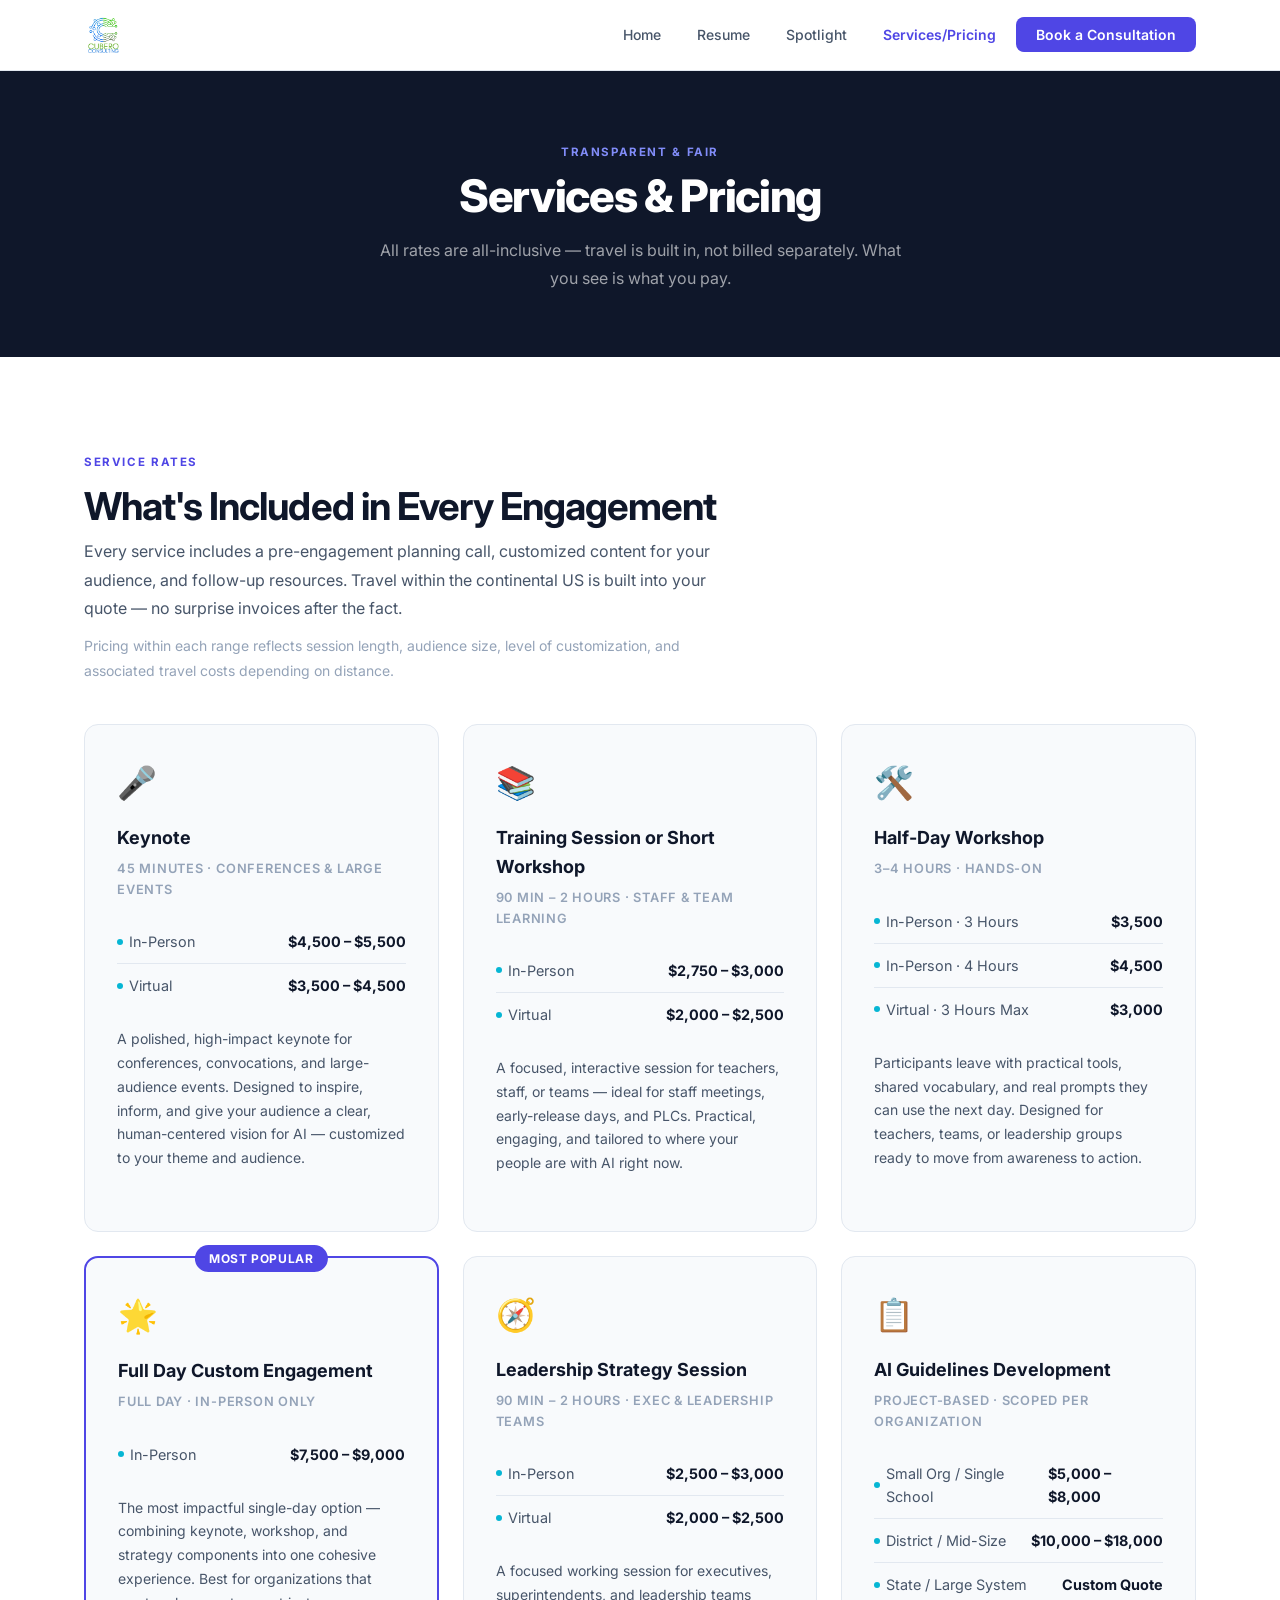
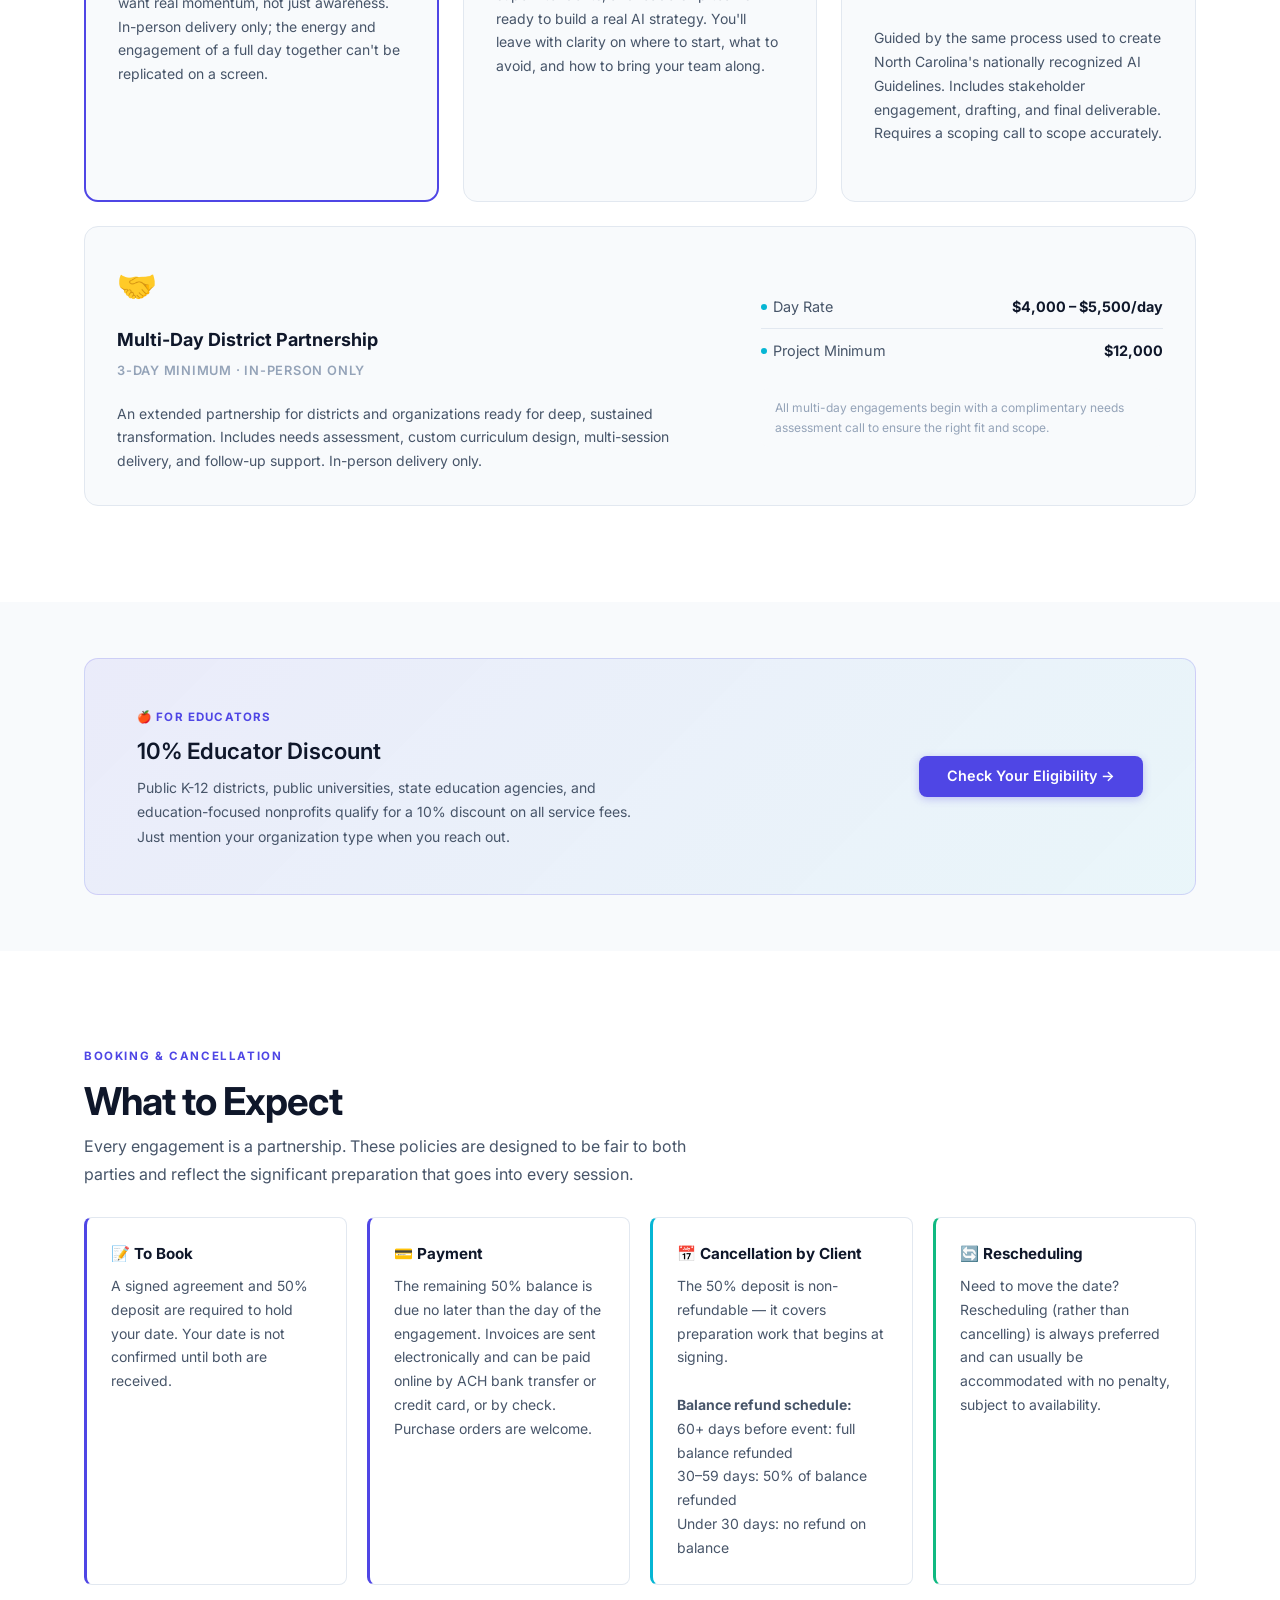
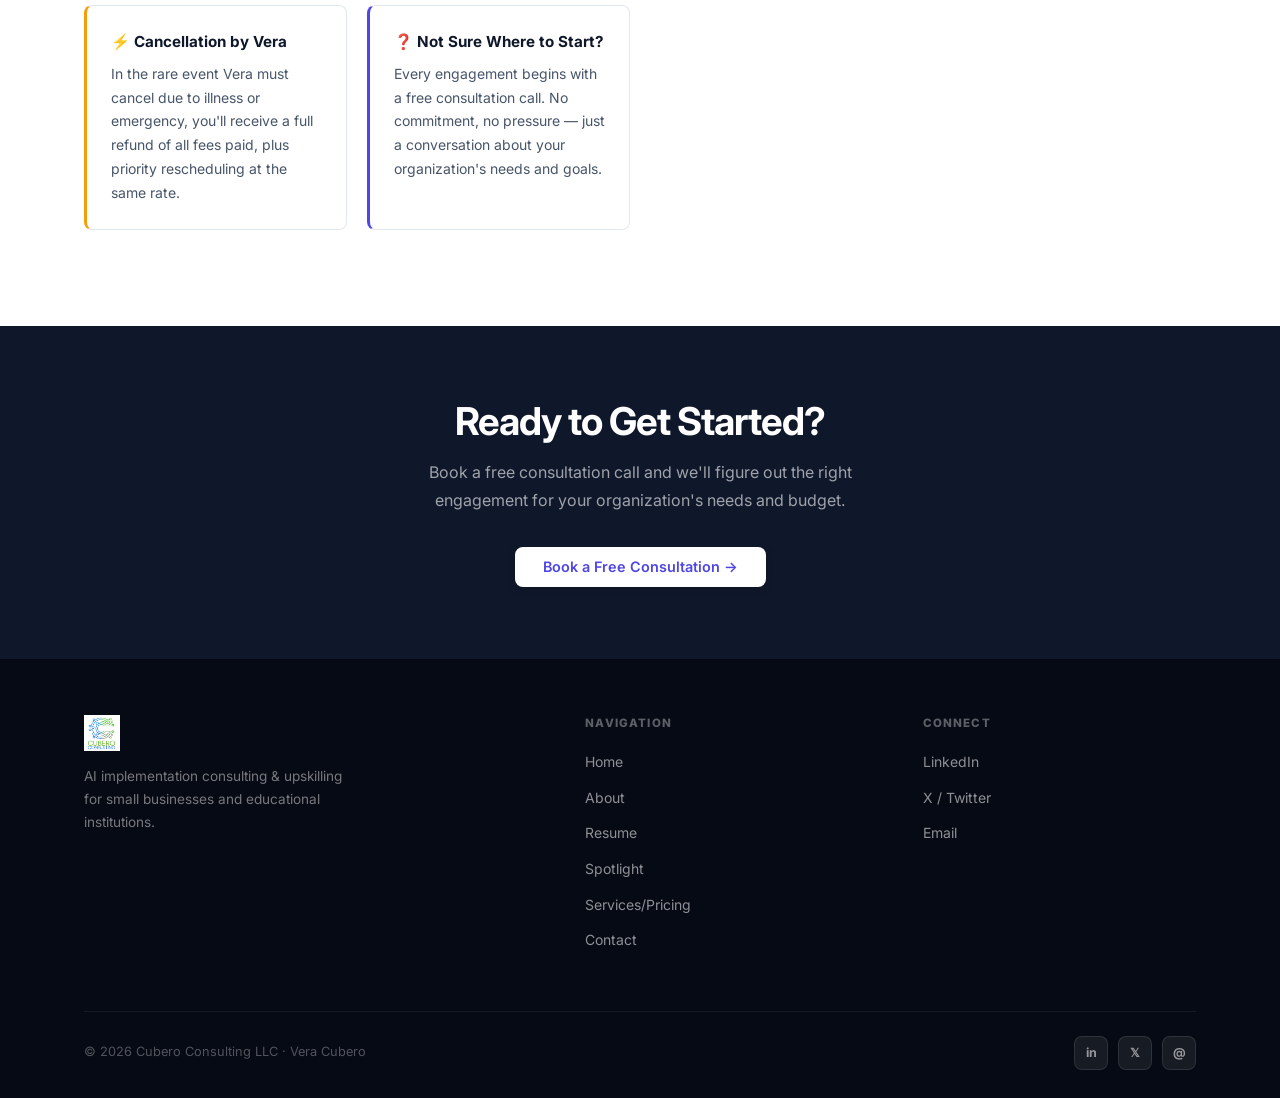
==== pricing.html @ 362ab93f "Clarify travel is built into quote" ====
<!DOCTYPE html>
<html lang="en">
<head>
  <meta charset="UTF-8" />
  <meta name="viewport" content="width=device-width, initial-scale=1.0" />
  <title>Services &amp; Pricing — Vera Cubero | Cubero Consulting</title>
  <meta name="description" content="Transparent pricing for AI implementation consulting, keynotes, workshops, and strategy sessions with Vera Cubero of Cubero Consulting." />
  <link rel="preconnect" href="https://fonts.googleapis.com" />
  <link rel="preconnect" href="https://fonts.gstatic.com" crossorigin />
  <link href="https://fonts.googleapis.com/css2?family=Inter:wght@400;500;600;700;800;900&display=swap" rel="stylesheet" />
  <link rel="stylesheet" href="css/styles.css?v=2" />
  <style>
    .pricing-grid {
      display: grid;
      grid-template-columns: repeat(auto-fit, minmax(min(300px, 100%), 1fr));
      gap: 24px;
      margin-top: 40px;
    }
    .pricing-card {
      background: var(--bg-surface);
      border: 1px solid var(--border);
      border-radius: var(--radius);
      padding: 32px;
      position: relative;
      transition: box-shadow 0.2s;
    }
    .pricing-card:hover {
      box-shadow: 0 8px 32px rgba(0,0,0,0.12);
    }
    .pricing-card.featured {
      border-color: var(--accent);
      border-width: 2px;
    }
    .pricing-card.featured::before {
      content: "Most Popular";
      position: absolute;
      top: -13px;
      left: 50%;
      transform: translateX(-50%);
      background: var(--accent);
      color: white;
      font-size: 0.75rem;
      font-weight: 700;
      padding: 4px 14px;
      border-radius: 20px;
      letter-spacing: 0.05em;
      text-transform: uppercase;
      white-space: nowrap;
    }
    .pricing-card-wide {
      grid-column: 1 / -1;
      display: grid;
      grid-template-columns: 3fr 2fr;
      gap: 40px;
      align-items: center;
    }
    .pricing-card-wide .pricing-desc { margin-bottom: 0; }
    .pricing-card-wide .pricing-rate { margin-bottom: 0; }
    @media (max-width: 760px) {
      .pricing-card-wide { grid-template-columns: 1fr; gap: 8px; }
      .pricing-card-wide .pricing-desc { margin-bottom: 8px; }
    }
    .pricing-icon {
      font-size: 2rem;
      margin-bottom: 16px;
      display: block;
    }
    .pricing-title {
      font-size: 1.125rem;
      font-weight: 700;
      color: var(--text-primary);
      margin-bottom: 6px;
    }
    .pricing-subtitle {
      font-size: 0.8rem;
      color: var(--text-muted);
      text-transform: uppercase;
      letter-spacing: 0.06em;
      font-weight: 600;
      margin-bottom: 20px;
    }
    .pricing-rate {
      margin-bottom: 20px;
    }
    .pricing-rate-row {
      display: flex;
      justify-content: space-between;
      align-items: center;
      padding: 10px 0;
      border-bottom: 1px solid var(--border);
      font-size: 0.9rem;
    }
    .pricing-rate-row:last-child {
      border-bottom: none;
    }
    .pricing-rate-label {
      color: var(--text-secondary);
      display: flex;
      align-items: center;
      gap: 6px;
    }
    .pricing-rate-label::before {
      content: '';
      width: 6px;
      height: 6px;
      border-radius: 50%;
      background: var(--accent-cyan);
      flex-shrink: 0;
    }
    .pricing-rate-value {
      font-weight: 700;
      color: var(--text-primary);
    }
    .pricing-desc {
      font-size: 0.875rem;
      color: var(--text-secondary);
      line-height: 1.7;
      margin-bottom: 24px;
    }
    .pricing-note {
      font-size: 0.75rem;
      color: var(--text-muted);
      background: var(--bg-alt, #F8FAFC);
      border-radius: var(--radius-sm);
      padding: 10px 14px;
      margin-top: 16px;
    }

    /* Policy section */
    .policy-grid {
      display: grid;
      grid-template-columns: repeat(auto-fit, minmax(min(260px, 100%), 1fr));
      gap: 20px;
      margin-top: 28px;
    }
    .policy-card {
      padding: 24px;
      border: 1px solid var(--border);
      border-radius: var(--radius-sm);
      border-left: 3px solid var(--accent);
    }
    .policy-card-title {
      font-weight: 700;
      color: var(--text-primary);
      margin-bottom: 8px;
      font-size: 0.95rem;
    }
    .policy-card-body {
      font-size: 0.875rem;
      color: var(--text-secondary);
      line-height: 1.7;
    }
  </style>
</head>
<body>

  <!-- ===== NAVIGATION ===== -->
  <nav class="nav">
    <div class="container">
      <div class="nav-inner">
        <a href="index.html" class="nav-logo">
          <img src="Cubero%20Consulting.png" alt="Cubero Consulting" style="height:40px; width:auto;" />
        </a>
        <ul class="nav-links" id="navLinks">
          <li><a href="index.html">Home</a></li>
          <li><a href="resume.html">Resume</a></li>
          <li><a href="spotlight.html">Spotlight</a></li>
          <li><a href="pricing.html" class="active">Services/Pricing</a></li>
          <li><a href="index.html#contact" class="nav-cta">Book a Consultation</a></li>
        </ul>
        <button class="nav-toggle" id="navToggle" aria-label="Toggle menu">☰</button>
      </div>
    </div>
  </nav>

  <!-- ===== PAGE HERO ===== -->
  <section class="page-hero">
    <div class="container">
      <span class="section-label" style="color: var(--accent-light); display:block; margin-bottom:10px;">Transparent &amp; Fair</span>
      <h1>Services &amp; Pricing</h1>
      <p>All rates are all-inclusive — travel is built in, not billed separately. What you see is what you pay.</p>
    </div>
  </section>

  <!-- ===== PRICING CARDS ===== -->
  <section class="section">
    <div class="container">

      <span class="section-label">Service Rates</span>
      <h2 style="margin-bottom: 8px;">What's Included in Every Engagement</h2>
      <p style="color: var(--text-secondary); max-width: 640px; margin-bottom: 0;">Every service includes a pre-engagement planning call, customized content for your audience, and follow-up resources. Travel within the continental US is built into your quote — no surprise invoices after the fact.</p>
      <p style="color: var(--text-muted); font-size: 0.875rem; max-width: 640px; margin-top: 12px; margin-bottom: 0;">Pricing within each range reflects session length, audience size, level of customization, and associated travel costs depending on distance.</p>

      <div class="pricing-grid">

        <div class="pricing-card">
          <span class="pricing-icon">🎤</span>
          <div class="pricing-title">Keynote</div>
          <div class="pricing-subtitle">45 Minutes · Conferences &amp; Large Events</div>
          <div class="pricing-rate">
            <div class="pricing-rate-row">
              <span class="pricing-rate-label">In-Person</span>
              <span class="pricing-rate-value">$4,500 – $5,500</span>
            </div>
            <div class="pricing-rate-row">
              <span class="pricing-rate-label">Virtual</span>
              <span class="pricing-rate-value">$3,500 – $4,500</span>
            </div>
          </div>
          <p class="pricing-desc">A polished, high-impact keynote for conferences, convocations, and large-audience events. Designed to inspire, inform, and give your audience a clear, human-centered vision for AI — customized to your theme and audience.</p>
        </div>

        <div class="pricing-card">
          <span class="pricing-icon">📚</span>
          <div class="pricing-title">Training Session or Short Workshop</div>
          <div class="pricing-subtitle">90 Min – 2 Hours · Staff &amp; Team Learning</div>
          <div class="pricing-rate">
            <div class="pricing-rate-row">
              <span class="pricing-rate-label">In-Person</span>
              <span class="pricing-rate-value">$2,750 – $3,000</span>
            </div>
            <div class="pricing-rate-row">
              <span class="pricing-rate-label">Virtual</span>
              <span class="pricing-rate-value">$2,000 – $2,500</span>
            </div>
          </div>
          <p class="pricing-desc">A focused, interactive session for teachers, staff, or teams — ideal for staff meetings, early-release days, and PLCs. Practical, engaging, and tailored to where your people are with AI right now.</p>
        </div>

        <div class="pricing-card">
          <span class="pricing-icon">🛠️</span>
          <div class="pricing-title">Half-Day Workshop</div>
          <div class="pricing-subtitle">3–4 Hours · Hands-On</div>
          <div class="pricing-rate">
            <div class="pricing-rate-row">
              <span class="pricing-rate-label">In-Person · 3 Hours</span>
              <span class="pricing-rate-value">$3,500</span>
            </div>
            <div class="pricing-rate-row">
              <span class="pricing-rate-label">In-Person · 4 Hours</span>
              <span class="pricing-rate-value">$4,500</span>
            </div>
            <div class="pricing-rate-row">
              <span class="pricing-rate-label">Virtual · 3 Hours Max</span>
              <span class="pricing-rate-value">$3,000</span>
            </div>
          </div>
          <p class="pricing-desc">Participants leave with practical tools, shared vocabulary, and real prompts they can use the next day. Designed for teachers, teams, or leadership groups ready to move from awareness to action.</p>
        </div>

        <div class="pricing-card featured">
          <span class="pricing-icon">🌟</span>
          <div class="pricing-title">Full Day Custom Engagement</div>
          <div class="pricing-subtitle">Full Day · In-Person Only</div>
          <div class="pricing-rate">
            <div class="pricing-rate-row">
              <span class="pricing-rate-label">In-Person</span>
              <span class="pricing-rate-value">$7,500 – $9,000</span>
            </div>
          </div>
          <p class="pricing-desc">The most impactful single-day option — combining keynote, workshop, and strategy components into one cohesive experience. Best for organizations that want real momentum, not just awareness. In-person delivery only; the energy and engagement of a full day together can't be replicated on a screen.</p>
        </div>

        <div class="pricing-card">
          <span class="pricing-icon">🧭</span>
          <div class="pricing-title">Leadership Strategy Session</div>
          <div class="pricing-subtitle">90 Min – 2 Hours · Exec &amp; Leadership Teams</div>
          <div class="pricing-rate">
            <div class="pricing-rate-row">
              <span class="pricing-rate-label">In-Person</span>
              <span class="pricing-rate-value">$2,500 – $3,000</span>
            </div>
            <div class="pricing-rate-row">
              <span class="pricing-rate-label">Virtual</span>
              <span class="pricing-rate-value">$2,000 – $2,500</span>
            </div>
          </div>
          <p class="pricing-desc">A focused working session for executives, superintendents, and leadership teams ready to build a real AI strategy. You'll leave with clarity on where to start, what to avoid, and how to bring your team along.</p>
        </div>

        <div class="pricing-card">
          <span class="pricing-icon">📋</span>
          <div class="pricing-title">AI Guidelines Development</div>
          <div class="pricing-subtitle">Project-Based · Scoped Per Organization</div>
          <div class="pricing-rate">
            <div class="pricing-rate-row">
              <span class="pricing-rate-label">Small Org / Single School</span>
              <span class="pricing-rate-value">$5,000 – $8,000</span>
            </div>
            <div class="pricing-rate-row">
              <span class="pricing-rate-label">District / Mid-Size</span>
              <span class="pricing-rate-value">$10,000 – $18,000</span>
            </div>
            <div class="pricing-rate-row">
              <span class="pricing-rate-label">State / Large System</span>
              <span class="pricing-rate-value">Custom Quote</span>
            </div>
          </div>
          <p class="pricing-desc">Guided by the same process used to create North Carolina's nationally recognized AI Guidelines. Includes stakeholder engagement, drafting, and final deliverable. Requires a scoping call to scope accurately.</p>
        </div>

        <div class="pricing-card pricing-card-wide">
          <div class="wide-info">
            <span class="pricing-icon">🤝</span>
            <div class="pricing-title">Multi-Day District Partnership</div>
            <div class="pricing-subtitle">3-Day Minimum · In-Person Only</div>
            <p class="pricing-desc">An extended partnership for districts and organizations ready for deep, sustained transformation. Includes needs assessment, custom curriculum design, multi-session delivery, and follow-up support. In-person delivery only.</p>
          </div>
          <div class="wide-rates">
            <div class="pricing-rate">
              <div class="pricing-rate-row">
                <span class="pricing-rate-label">Day Rate</span>
                <span class="pricing-rate-value">$4,000 – $5,500/day</span>
              </div>
              <div class="pricing-rate-row">
                <span class="pricing-rate-label">Project Minimum</span>
                <span class="pricing-rate-value">$12,000</span>
              </div>
            </div>
            <div class="pricing-note">All multi-day engagements begin with a complimentary needs assessment call to ensure the right fit and scope.</div>
          </div>
        </div>

      </div>
    </div>
  </section>

  <!-- ===== EDUCATOR DISCOUNT ===== -->
  <section class="section-sm discount-section">
    <div class="container">
      <div class="discount-banner">
        <div>
          <div class="discount-label">🍎 For Educators</div>
          <h3>10% Educator Discount</h3>
          <p>Public K-12 districts, public universities, state education agencies, and education-focused nonprofits qualify for a 10% discount on all service fees. Just mention your organization type when you reach out.</p>
        </div>
        <a href="index.html#contact" class="btn btn-primary" style="flex-shrink:0;">Check Your Eligibility →</a>
      </div>
    </div>
  </section>

  <!-- ===== BOOKING POLICY ===== -->
  <section class="section">
    <div class="container">
      <span class="section-label">Booking &amp; Cancellation</span>
      <h2 style="margin-bottom: 8px;">What to Expect</h2>
      <p style="color: var(--text-secondary); max-width: 640px;">Every engagement is a partnership. These policies are designed to be fair to both parties and reflect the significant preparation that goes into every session.</p>

      <div class="policy-grid">

        <div class="policy-card">
          <div class="policy-card-title">📝 To Book</div>
          <div class="policy-card-body">A signed agreement and 50% deposit are required to hold your date. Your date is not confirmed until both are received.</div>
        </div>

        <div class="policy-card">
          <div class="policy-card-title">💳 Payment</div>
          <div class="policy-card-body">The remaining 50% balance is due no later than the day of the engagement. Invoices are sent electronically and can be paid online by ACH bank transfer or credit card, or by check. Purchase orders are welcome.</div>
        </div>

        <div class="policy-card" style="border-left-color: var(--accent-cyan);">
          <div class="policy-card-title">📅 Cancellation by Client</div>
          <div class="policy-card-body">
            The 50% deposit is non-refundable — it covers preparation work that begins at signing.<br /><br />
            <strong>Balance refund schedule:</strong><br />
            60+ days before event: full balance refunded<br />
            30–59 days: 50% of balance refunded<br />
            Under 30 days: no refund on balance
          </div>
        </div>

        <div class="policy-card" style="border-left-color: #10B981;">
          <div class="policy-card-title">🔄 Rescheduling</div>
          <div class="policy-card-body">Need to move the date? Rescheduling (rather than cancelling) is always preferred and can usually be accommodated with no penalty, subject to availability.</div>
        </div>

        <div class="policy-card" style="border-left-color: #F59E0B;">
          <div class="policy-card-title">⚡ Cancellation by Vera</div>
          <div class="policy-card-body">In the rare event Vera must cancel due to illness or emergency, you'll receive a full refund of all fees paid, plus priority rescheduling at the same rate.</div>
        </div>

        <div class="policy-card">
          <div class="policy-card-title">❓ Not Sure Where to Start?</div>
          <div class="policy-card-body">Every engagement begins with a free consultation call. No commitment, no pressure — just a conversation about your organization's needs and goals.</div>
        </div>

      </div>
    </div>
  </section>

  <!-- ===== CTA ===== -->
  <section style="background: var(--bg-dark); padding: 72px 0; text-align:center;">
    <div class="container">
      <h2 style="color:white; margin-bottom:14px;">Ready to Get Started?</h2>
      <p style="color:rgba(255,255,255,0.6); max-width:500px; margin:0 auto 32px;">Book a free consultation call and we'll figure out the right engagement for your organization's needs and budget.</p>
      <a href="index.html#contact" class="btn btn-white">Book a Free Consultation →</a>
    </div>
  </section>

  <!-- ===== FOOTER ===== -->
  <footer class="footer">
    <div class="container">
      <div class="footer-inner">
        <div class="footer-brand">
          <a href="index.html" class="nav-logo">
            <img src="Cubero%20Consulting.png" alt="Cubero Consulting" style="height:36px; width:auto;" />
          </a>
          <p class="footer-brand-desc">AI implementation consulting &amp; upskilling for small businesses and educational institutions.</p>
        </div>
        <div class="footer-col">
          <h4>Navigation</h4>
          <ul>
            <li><a href="index.html">Home</a></li>
            <li><a href="index.html#about">About</a></li>
            <li><a href="resume.html">Resume</a></li>
            <li><a href="spotlight.html">Spotlight</a></li>
            <li><a href="pricing.html">Services/Pricing</a></li>
            <li><a href="index.html#contact">Contact</a></li>
          </ul>
        </div>
        <div class="footer-col">
          <h4>Connect</h4>
          <ul>
            <li><a href="https://www.linkedin.com/in/veracubero/" target="_blank" rel="noopener">LinkedIn</a></li>
            <li><a href="https://x.com/cuberovera" target="_blank" rel="noopener">X / Twitter</a></li>
            <li><a href="mailto:info@cuberoconsulting.com">Email</a></li>
          </ul>
        </div>
      </div>
      <div class="footer-bottom">
        <p class="footer-copy">© 2026 Cubero Consulting LLC · Vera Cubero</p>
        <div class="social-links">
          <a href="https://www.linkedin.com/in/veracubero/" class="social-link" target="_blank" rel="noopener" aria-label="LinkedIn">in</a>
          <a href="https://x.com/cuberovera" class="social-link" target="_blank" rel="noopener" aria-label="X">𝕏</a>
          <a href="mailto:info@cuberoconsulting.com" class="social-link" aria-label="Email">@</a>
        </div>
      </div>
    </div>
  </footer>

  <script>
    const toggle = document.getElementById('navToggle');
    const links  = document.getElementById('navLinks');
    toggle.addEventListener('click', () => {
      links.classList.toggle('open');
      toggle.textContent = links.classList.contains('open') ? '✕' : '☰';
    });
  </script>

</body>
</html>
---- css/styles.css ----
/* ============================================================
   CUBERO CONSULTING — Shared Stylesheet
   Modern Minimalist Design System
   ============================================================ */

/* --- Reset & Base --- */
*, *::before, *::after { box-sizing: border-box; margin: 0; padding: 0; }

:root {
  --bg: #FFFFFF;
  --bg-surface: #F8FAFC;
  --bg-dark: #0F172A;
  --bg-dark-2: #1E293B;
  --accent: #4F46E5;
  --accent-light: #818CF8;
  --accent-cyan: #06B6D4;
  --text-primary: #0F172A;
  --text-secondary: #475569;
  --text-muted: #94A3B8;
  --border: #E2E8F0;
  --border-dark: #334155;
  --shadow: 0 1px 3px rgba(0,0,0,0.08), 0 4px 6px rgba(0,0,0,0.04);
  --shadow-md: 0 4px 6px rgba(0,0,0,0.07), 0 10px 15px rgba(0,0,0,0.05);
  --shadow-lg: 0 10px 25px rgba(0,0,0,0.10), 0 20px 40px rgba(0,0,0,0.06);
  --radius: 14px;
  --radius-sm: 8px;
  --t: 0.2s ease;
  --max: 1160px;
}

html { scroll-behavior: smooth; }

body {
  font-family: 'Inter', -apple-system, BlinkMacSystemFont, 'Segoe UI', sans-serif;
  font-size: 16px;
  line-height: 1.6;
  color: var(--text-primary);
  background: var(--bg);
  -webkit-font-smoothing: antialiased;
}

/* --- Typography --- */
h1 { font-size: clamp(2rem, 5vw, 3.4rem); font-weight: 800; line-height: 1.12; letter-spacing: -0.03em; }
h2 { font-size: clamp(1.7rem, 3.5vw, 2.4rem); font-weight: 700; line-height: 1.2; letter-spacing: -0.025em; }
h3 { font-size: clamp(1.1rem, 2vw, 1.35rem); font-weight: 600; line-height: 1.3; }
h4 { font-size: 1rem; font-weight: 600; line-height: 1.4; }
p  { line-height: 1.78; color: var(--text-secondary); }
a  { color: var(--accent); }

img { display: block; max-width: 100%; height: auto; }

/* --- Layout Helpers --- */
.container { max-width: var(--max); margin: 0 auto; padding: 0 24px; }
.section    { padding: 96px 0; }
.section-sm { padding: 56px 0; }

.section-label {
  font-size: 0.72rem;
  font-weight: 700;
  letter-spacing: 0.14em;
  text-transform: uppercase;
  color: var(--accent);
  margin-bottom: 12px;
  display: block;
}

/* ============================================================
   NAVIGATION
   ============================================================ */
.nav {
  position: sticky;
  top: 0;
  z-index: 200;
  background: rgba(255,255,255,0.94);
  backdrop-filter: blur(14px);
  -webkit-backdrop-filter: blur(14px);
  border-bottom: 1px solid var(--border);
}

.nav-inner {
  display: flex;
  align-items: center;
  justify-content: space-between;
  height: 70px;
}

.nav-logo {
  font-size: 1rem;
  font-weight: 800;
  color: var(--text-primary);
  text-decoration: none;
  letter-spacing: -0.03em;
  display: flex;
  align-items: center;
  gap: 10px;
}

.nav-logo-mark {
  width: 32px;
  height: 32px;
  background: var(--accent);
  border-radius: 8px;
  display: flex;
  align-items: center;
  justify-content: center;
  color: white;
  font-size: 0.8rem;
  font-weight: 800;
  flex-shrink: 0;
}

.nav-links {
  display: flex;
  align-items: center;
  gap: 4px;
  list-style: none;
}

.nav-links a {
  font-size: 0.875rem;
  font-weight: 500;
  color: var(--text-secondary);
  text-decoration: none;
  padding: 8px 16px;
  border-radius: var(--radius-sm);
  transition: var(--t);
}

.nav-links a:hover { color: var(--text-primary); background: var(--bg-surface); }
.nav-links a.active { color: var(--accent); font-weight: 600; }

.nav-cta {
  background: var(--accent) !important;
  color: white !important;
  border-radius: var(--radius-sm) !important;
  padding: 9px 20px !important;
  font-weight: 600 !important;
}

.nav-cta:hover { opacity: 0.88; background: var(--accent) !important; transform: none; }

.nav-toggle {
  display: none;
  background: none;
  border: 1.5px solid var(--border);
  border-radius: var(--radius-sm);
  cursor: pointer;
  padding: 7px 10px;
  color: var(--text-primary);
  font-size: 1.1rem;
  line-height: 1;
}

/* ============================================================
   BUTTONS
   ============================================================ */
.btn {
  display: inline-flex;
  align-items: center;
  gap: 8px;
  font-family: inherit;
  font-size: 0.9rem;
  font-weight: 600;
  padding: 13px 28px;
  border-radius: var(--radius-sm);
  border: none;
  cursor: pointer;
  text-decoration: none;
  transition: var(--t);
  white-space: nowrap;
  line-height: 1;
}

.btn-primary {
  background: var(--accent);
  color: white;
  box-shadow: 0 2px 8px rgba(79,70,229,0.3);
}

.btn-primary:hover {
  background: #4338CA;
  transform: translateY(-2px);
  box-shadow: 0 8px 24px rgba(79,70,229,0.38);
  color: white;
}

.btn-outline {
  background: transparent;
  color: var(--text-primary);
  border: 1.5px solid var(--border);
}

.btn-outline:hover {
  border-color: var(--accent);
  color: var(--accent);
  background: rgba(79,70,229,0.04);
}

.btn-white {
  background: white;
  color: var(--accent);
  box-shadow: 0 2px 8px rgba(0,0,0,0.12);
}

.btn-white:hover {
  background: #EEF2FF;
  color: var(--accent);
  transform: translateY(-2px);
}

/* ============================================================
   HERO
   ============================================================ */
.hero {
  padding: 110px 0 88px;
}

.hero-inner {
  display: grid;
  grid-template-columns: 1.1fr 0.9fr;
  gap: 72px;
  align-items: center;
}

.hero-eyebrow {
  display: inline-flex;
  align-items: center;
  gap: 8px;
  font-size: 0.76rem;
  font-weight: 700;
  color: var(--accent);
  background: rgba(79,70,229,0.08);
  border: 1px solid rgba(79,70,229,0.15);
  padding: 6px 14px;
  border-radius: 100px;
  margin-bottom: 24px;
  letter-spacing: 0.06em;
  text-transform: uppercase;
}

.hero-eyebrow-dot {
  width: 6px;
  height: 6px;
  border-radius: 50%;
  background: var(--accent);
  animation: pulse 2s infinite;
}

@keyframes pulse {
  0%, 100% { opacity: 1; transform: scale(1); }
  50% { opacity: 0.5; transform: scale(0.8); }
}

.hero h1 { margin-bottom: 24px; }

.hero h1 em {
  font-style: normal;
  color: var(--accent);
}

.hero-sub {
  font-size: 1.1rem;
  color: var(--text-secondary);
  margin-bottom: 40px;
  max-width: 500px;
  line-height: 1.8;
}

.hero-actions {
  display: flex;
  gap: 14px;
  flex-wrap: wrap;
  margin-bottom: 48px;
}

.hero-trust {
  display: flex;
  align-items: center;
  gap: 12px;
  font-size: 0.8rem;
  color: var(--text-muted);
  font-weight: 500;
}

.hero-trust-divider {
  width: 1px;
  height: 16px;
  background: var(--border);
}

.hero-image-wrap {
  position: relative;
}

.hero-photo {
  width: 100%;
  max-width: 420px;
  aspect-ratio: 4/5;
  object-fit: cover;
  border-radius: 24px;
  box-shadow: var(--shadow-lg);
  margin: 0 auto;
}

.hero-photo-placeholder {
  width: 100%;
  max-width: 420px;
  aspect-ratio: 4/5;
  border-radius: 24px;
  box-shadow: var(--shadow-lg);
  margin: 0 auto;
  background: linear-gradient(135deg, #EEF2FF 0%, #E0E7FF 100%);
  display: flex;
  align-items: center;
  justify-content: center;
  font-size: 5rem;
  font-weight: 900;
  color: var(--accent);
  letter-spacing: -0.04em;
}

.hero-badge {
  position: absolute;
  bottom: 24px;
  right: -16px;
  background: white;
  border: 1px solid var(--border);
  border-radius: var(--radius);
  padding: 16px 20px;
  box-shadow: var(--shadow-md);
  min-width: 180px;
}

.hero-badge-num {
  font-size: 2rem;
  font-weight: 900;
  color: var(--accent);
  line-height: 1;
  letter-spacing: -0.04em;
}

.hero-badge-label {
  font-size: 0.78rem;
  color: var(--text-muted);
  font-weight: 500;
  margin-top: 4px;
}

/* ============================================================
   STATS BAR
   ============================================================ */
.stats {
  background: var(--bg-dark);
  padding: 52px 0;
}

.stats-grid {
  display: grid;
  grid-template-columns: repeat(4, 1fr);
  gap: 40px;
  text-align: center;
}

.stat-num {
  font-size: 2.4rem;
  font-weight: 900;
  color: var(--accent-cyan);
  line-height: 1;
  letter-spacing: -0.04em;
  margin-bottom: 8px;
}

.stat-label {
  font-size: 0.82rem;
  color: rgba(255,255,255,0.6);
  font-weight: 500;
  line-height: 1.4;
}

/* ============================================================
   ABOUT
   ============================================================ */
.about-inner {
  display: grid;
  grid-template-columns: 0.9fr 1.5fr;
  gap: 80px;
  align-items: start;
}

.about-photo-wrap {
  position: sticky;
  top: 88px;
}

.about-photo {
  width: 100%;
  border-radius: 20px;
  box-shadow: var(--shadow-lg);
  aspect-ratio: 3/4;
  object-fit: cover;
}

.about-photo-placeholder {
  width: 100%;
  aspect-ratio: 3/4;
  border-radius: 20px;
  background: linear-gradient(135deg, #EEF2FF, #E0E7FF);
  display: flex;
  align-items: center;
  justify-content: center;
  font-size: 4rem;
  font-weight: 900;
  color: var(--accent);
}

.about-content h2 { margin-bottom: 24px; }
.about-content p   { margin-bottom: 18px; }

.about-highlights {
  display: flex;
  flex-direction: column;
  gap: 12px;
  margin-top: 36px;
}

.highlight {
  display: flex;
  align-items: flex-start;
  gap: 14px;
  padding: 16px 20px;
  background: var(--bg-surface);
  border-radius: var(--radius-sm);
  border-left: 3px solid var(--accent);
  transition: var(--t);
}

.highlight:hover { background: rgba(79,70,229,0.05); }

.highlight-icon { font-size: 1.2rem; flex-shrink: 0; margin-top: 1px; }

.highlight-body { font-size: 0.875rem; color: var(--text-secondary); line-height: 1.6; }

.highlight-body strong { color: var(--text-primary); display: block; margin-bottom: 2px; font-size: 0.9rem; }

/* ============================================================
   SERVICES
   ============================================================ */
.services { background: var(--bg-surface); }

.services-header {
  text-align: center;
  max-width: 600px;
  margin: 0 auto 56px;
}

.services-header h2 { margin-bottom: 14px; }

.services-grid {
  display: grid;
  grid-template-columns: repeat(3, 1fr);
  gap: 22px;
}

.service-card {
  background: white;
  border-radius: var(--radius);
  padding: 36px 30px;
  border: 1px solid var(--border);
  transition: var(--t);
  position: relative;
  overflow: hidden;
}

.service-card::after {
  content: '';
  position: absolute;
  top: 0; left: 0; right: 0;
  height: 3px;
  background: linear-gradient(90deg, var(--accent), var(--accent-cyan));
  opacity: 0;
  transition: var(--t);
}

.service-card:hover {
  transform: translateY(-5px);
  box-shadow: var(--shadow-lg);
  border-color: transparent;
}

.service-card:hover::after { opacity: 1; }

.service-icon { font-size: 2.2rem; margin-bottom: 20px; display: block; }

.service-card h3 { margin-bottom: 10px; }
.service-card p  { font-size: 0.875rem; margin-bottom: 24px; }

.service-badge {
  display: inline-flex;
  align-items: center;
  gap: 6px;
  font-size: 0.72rem;
  font-weight: 700;
  color: var(--accent);
  background: rgba(79,70,229,0.08);
  padding: 5px 12px;
  border-radius: 100px;
  letter-spacing: 0.04em;
}

.service-card.featured-service {
  background: linear-gradient(135deg, rgba(79,70,229,0.05), rgba(6,182,212,0.04));
  border-color: rgba(79,70,229,0.18);
}

/* ============================================================
   SOCIAL PROOF / RECOGNITION
   ============================================================ */
.recognition {
  background: var(--bg-dark);
  padding: 80px 0;
}

.recognition-header {
  text-align: center;
  margin-bottom: 56px;
}

.recognition-header h2 { color: white; margin-bottom: 14px; }
.recognition-header p  { color: rgba(255,255,255,0.55); max-width: 480px; margin: 0 auto; }

.recognition-logos {
  display: flex;
  flex-wrap: wrap;
  justify-content: center;
  gap: 12px;
  margin-bottom: 56px;
}

.recognition-logo-item {
  background: rgba(255,255,255,0.06);
  border: 1px solid rgba(255,255,255,0.1);
  border-radius: var(--radius-sm);
  padding: 10px 20px;
  font-size: 0.82rem;
  font-weight: 600;
  color: rgba(255,255,255,0.65);
  white-space: nowrap;
  transition: var(--t);
}

.recognition-logo-item:hover {
  background: rgba(79,70,229,0.2);
  border-color: rgba(79,70,229,0.4);
  color: white;
}

.quote-grid {
  display: grid;
  grid-template-columns: repeat(3, 1fr);
  gap: 22px;
}

.quote-card {
  background: var(--bg-dark-2);
  border: 1px solid var(--border-dark);
  border-radius: var(--radius);
  padding: 32px;
  transition: var(--t);
}

.quote-card:hover { border-color: rgba(79,70,229,0.4); }

.quote-mark {
  font-size: 3rem;
  line-height: 0.6;
  color: var(--accent);
  opacity: 0.4;
  margin-bottom: 16px;
  font-family: Georgia, serif;
}

.quote-text {
  font-size: 0.9rem;
  color: rgba(255,255,255,0.75);
  line-height: 1.75;
  margin-bottom: 24px;
  font-style: italic;
}

.quote-author-name {
  font-size: 0.875rem;
  font-weight: 700;
  color: white;
  margin-bottom: 2px;
}

.quote-author-title {
  font-size: 0.78rem;
  color: rgba(255,255,255,0.45);
}

/* ============================================================
   EDUCATOR DISCOUNT
   ============================================================ */
.discount-section { background: var(--bg-surface); }

.discount-banner {
  background: linear-gradient(135deg, rgba(79,70,229,0.08), rgba(6,182,212,0.06));
  border: 1.5px solid rgba(79,70,229,0.18);
  border-radius: var(--radius);
  padding: 44px 52px;
  display: flex;
  align-items: center;
  justify-content: space-between;
  gap: 40px;
  flex-wrap: wrap;
}

.discount-label {
  display: inline-flex;
  align-items: center;
  gap: 8px;
  font-size: 0.72rem;
  font-weight: 700;
  letter-spacing: 0.1em;
  text-transform: uppercase;
  color: var(--accent);
  margin-bottom: 10px;
}

.discount-banner h3 { margin-bottom: 10px; font-size: 1.4rem; }
.discount-banner p  { font-size: 0.875rem; max-width: 500px; }

/* ============================================================
   CONTACT
   ============================================================ */
.contact { background: var(--bg-dark); }

.contact-inner {
  display: grid;
  grid-template-columns: 1fr 1.6fr;
  gap: 80px;
  align-items: start;
}

.contact-info { padding-top: 8px; }
.contact-info h2 { color: white; margin-bottom: 16px; }
.contact-info > p { color: rgba(255,255,255,0.6); margin-bottom: 36px; font-size: 0.95rem; }

.contact-detail {
  display: flex;
  align-items: center;
  gap: 14px;
  margin-bottom: 20px;
  font-size: 0.875rem;
  color: rgba(255,255,255,0.7);
}

.contact-detail-icon {
  width: 38px;
  height: 38px;
  background: rgba(255,255,255,0.07);
  border-radius: var(--radius-sm);
  display: flex;
  align-items: center;
  justify-content: center;
  font-size: 1rem;
  flex-shrink: 0;
}

.contact-detail a {
  color: var(--accent-light);
  text-decoration: none;
}

.contact-detail a:hover { color: white; }

.contact-availability {
  margin-top: 40px;
  padding: 20px;
  background: rgba(79,70,229,0.15);
  border: 1px solid rgba(79,70,229,0.3);
  border-radius: var(--radius-sm);
}

.contact-availability p {
  font-size: 0.82rem;
  color: rgba(255,255,255,0.7);
  line-height: 1.6;
}

.contact-availability strong { color: var(--accent-light); }

.contact-form-wrap {
  background: white;
  border-radius: var(--radius);
  padding: 44px 40px;
  box-shadow: var(--shadow-lg);
}

.contact-form-wrap h3 { margin-bottom: 8px; }
.contact-form-wrap > p { font-size: 0.875rem; margin-bottom: 32px; }

.form-row { display: grid; grid-template-columns: 1fr 1fr; gap: 16px; }
.form-group { margin-bottom: 18px; }

.form-label {
  display: block;
  font-size: 0.8rem;
  font-weight: 700;
  color: var(--text-primary);
  margin-bottom: 7px;
  letter-spacing: 0.01em;
}

.form-input,
.form-select,
.form-textarea {
  width: 100%;
  font-family: inherit;
  font-size: 0.875rem;
  color: var(--text-primary);
  background: var(--bg-surface);
  border: 1.5px solid var(--border);
  border-radius: var(--radius-sm);
  padding: 11px 14px;
  transition: var(--t);
  outline: none;
  -webkit-appearance: none;
  appearance: none;
}

.form-input:focus,
.form-select:focus,
.form-textarea:focus {
  border-color: var(--accent);
  background: white;
  box-shadow: 0 0 0 3px rgba(79,70,229,0.1);
}

.form-textarea { resize: vertical; min-height: 110px; }

.form-hint {
  font-size: 0.75rem;
  color: var(--text-muted);
  margin-top: 5px;
}

/* ============================================================
   FOOTER
   ============================================================ */
.footer {
  background: #060A14;
  padding: 56px 0 28px;
}

.footer-inner {
  display: grid;
  grid-template-columns: 1.6fr 1fr 1fr;
  gap: 64px;
  margin-bottom: 48px;
}

.footer-brand-desc {
  font-size: 0.85rem;
  color: rgba(255,255,255,0.45);
  margin-top: 14px;
  max-width: 260px;
  line-height: 1.7;
}

.footer-col h4 {
  font-size: 0.72rem;
  font-weight: 800;
  letter-spacing: 0.1em;
  text-transform: uppercase;
  color: rgba(255,255,255,0.35);
  margin-bottom: 18px;
}

.footer-col ul { list-style: none; }

.footer-col li { margin-bottom: 10px; }

.footer-col a {
  font-size: 0.875rem;
  color: rgba(255,255,255,0.55);
  text-decoration: none;
  transition: var(--t);
}

.footer-col a:hover { color: white; }

.footer-bottom {
  border-top: 1px solid rgba(255,255,255,0.07);
  padding-top: 24px;
  display: flex;
  align-items: center;
  justify-content: space-between;
}

.footer-copy {
  font-size: 0.8rem;
  color: rgba(255,255,255,0.3);
}

.social-links {
  display: flex;
  gap: 10px;
}

.social-link {
  width: 34px;
  height: 34px;
  border-radius: var(--radius-sm);
  background: rgba(255,255,255,0.07);
  border: 1px solid rgba(255,255,255,0.1);
  display: flex;
  align-items: center;
  justify-content: center;
  color: rgba(255,255,255,0.55);
  text-decoration: none;
  font-size: 0.78rem;
  font-weight: 700;
  transition: var(--t);
}

.social-link:hover {
  background: var(--accent);
  border-color: var(--accent);
  color: white;
}

/* ============================================================
   PAGE HERO (inner pages)
   ============================================================ */
.page-hero {
  background: var(--bg-dark);
  padding: 72px 0 64px;
  text-align: center;
}

.page-hero h1 { color: white; margin-bottom: 14px; font-size: clamp(1.8rem, 4vw, 2.8rem); }

.page-hero p {
  color: rgba(255,255,255,0.6);
  max-width: 540px;
  margin: 0 auto;
  font-size: 1rem;
}

/* ============================================================
   RESUME PAGE — TIMELINE
   ============================================================ */
.resume-grid {
  display: grid;
  grid-template-columns: 1fr 1fr;
  gap: 80px;
  align-items: start;
}

.resume-sidebar {
  position: sticky;
  top: 88px;
}

.resume-photo {
  width: 100%;
  border-radius: 20px;
  aspect-ratio: 3/4;
  object-fit: cover;
  box-shadow: var(--shadow-lg);
  margin-bottom: 28px;
}

.resume-photo-placeholder {
  width: 100%;
  aspect-ratio: 3/4;
  border-radius: 20px;
  background: linear-gradient(135deg, #EEF2FF, #E0E7FF);
  display: flex;
  align-items: center;
  justify-content: center;
  font-size: 5rem;
  font-weight: 900;
  color: var(--accent);
  margin-bottom: 28px;
}

.sidebar-card {
  background: var(--bg-surface);
  border: 1px solid var(--border);
  border-radius: var(--radius);
  padding: 24px 28px;
  margin-bottom: 16px;
}

.sidebar-card h4 {
  font-size: 0.72rem;
  font-weight: 800;
  letter-spacing: 0.1em;
  text-transform: uppercase;
  color: var(--text-muted);
  margin-bottom: 14px;
}

.sidebar-card p,
.sidebar-card a {
  font-size: 0.875rem;
  color: var(--text-secondary);
  text-decoration: none;
  line-height: 1.6;
}

.sidebar-card a:hover { color: var(--accent); }

.timeline {
  position: relative;
  padding-left: 28px;
}

.timeline::before {
  content: '';
  position: absolute;
  left: 0;
  top: 8px;
  bottom: 0;
  width: 2px;
  background: linear-gradient(to bottom, var(--accent), var(--border));
}

.timeline-item {
  position: relative;
  margin-bottom: 36px;
}

.timeline-item::before {
  content: '';
  position: absolute;
  left: -33px;
  top: 7px;
  width: 12px;
  height: 12px;
  border-radius: 50%;
  background: var(--accent);
  border: 2.5px solid white;
  box-shadow: 0 0 0 3px rgba(79,70,229,0.15);
}

.timeline-period {
  font-size: 0.72rem;
  font-weight: 700;
  color: var(--accent);
  text-transform: uppercase;
  letter-spacing: 0.08em;
  margin-bottom: 5px;
}

.timeline-title {
  font-size: 1rem;
  font-weight: 700;
  color: var(--text-primary);
  margin-bottom: 3px;
  line-height: 1.3;
}

.timeline-org {
  font-size: 0.875rem;
  color: var(--text-secondary);
  font-weight: 500;
  margin-bottom: 10px;
}

.timeline-desc {
  font-size: 0.85rem;
  color: var(--text-secondary);
  line-height: 1.75;
}

.timeline-desc ul {
  margin-top: 6px;
  padding-left: 16px;
}

.timeline-desc li {
  margin-bottom: 4px;
}

.expertise-grid {
  display: grid;
  grid-template-columns: repeat(2, 1fr);
  gap: 10px;
}

.expertise-item {
  background: var(--bg-surface);
  border: 1px solid var(--border);
  border-radius: var(--radius-sm);
  padding: 12px 16px;
  font-size: 0.825rem;
  font-weight: 500;
  color: var(--text-secondary);
  transition: var(--t);
  display: flex;
  align-items: center;
  gap: 8px;
}

.expertise-item:hover {
  border-color: var(--accent);
  color: var(--accent);
  background: rgba(79,70,229,0.04);
}

.expertise-dot {
  width: 6px;
  height: 6px;
  border-radius: 50%;
  background: var(--accent);
  flex-shrink: 0;
  opacity: 0.6;
}

/* ============================================================
   SPOTLIGHT PAGE
   ============================================================ */
.spotlight-filters {
  display: flex;
  gap: 8px;
  flex-wrap: wrap;
  margin-bottom: 40px;
}

.filter-btn {
  font-family: inherit;
  font-size: 0.8rem;
  font-weight: 600;
  padding: 7px 16px;
  border-radius: 100px;
  border: 1.5px solid var(--border);
  background: white;
  color: var(--text-secondary);
  cursor: pointer;
  transition: var(--t);
}

.filter-btn:hover,
.filter-btn.active {
  background: var(--accent);
  border-color: var(--accent);
  color: white;
}

.spotlight-grid {
  display: grid;
  grid-template-columns: repeat(2, 1fr);
  gap: 22px;
}

.spotlight-card {
  background: white;
  border: 1px solid var(--border);
  border-radius: var(--radius);
  padding: 28px 32px;
  transition: var(--t);
  position: relative;
}

.spotlight-card:hover {
  box-shadow: var(--shadow-md);
  border-color: rgba(79,70,229,0.18);
  transform: translateY(-3px);
}

.spotlight-card.featured {
  grid-column: 1 / -1;
  background: linear-gradient(135deg, rgba(79,70,229,0.03), rgba(6,182,212,0.03));
  border-color: rgba(79,70,229,0.15);
}

.spotlight-type {
  display: inline-block;
  font-size: 0.68rem;
  font-weight: 800;
  letter-spacing: 0.1em;
  text-transform: uppercase;
  padding: 4px 10px;
  border-radius: 100px;
  margin-bottom: 12px;
}

.type-podcast     { background: rgba(6,182,212,0.1);   color: #0891B2; }
.type-publication { background: rgba(79,70,229,0.1);   color: var(--accent); }
.type-presentation{ background: rgba(16,185,129,0.1);  color: #059669; }
.type-media       { background: rgba(245,158,11,0.1);  color: #B45309; }
.type-framework   { background: rgba(239,68,68,0.1);   color: #DC2626; }
.type-post        { background: rgba(168,85,247,0.1);  color: #7C3AED; }

.spotlight-date {
  font-size: 0.77rem;
  color: var(--text-muted);
  font-weight: 500;
  margin-bottom: 8px;
}

.spotlight-card h3 {
  font-size: 1rem;
  margin-bottom: 8px;
  line-height: 1.4;
}

.spotlight-card p {
  font-size: 0.85rem;
  line-height: 1.7;
  margin-bottom: 18px;
}

.spotlight-link {
  font-size: 0.825rem;
  font-weight: 600;
  color: var(--accent);
  text-decoration: none;
  display: inline-flex;
  align-items: center;
  gap: 5px;
  transition: var(--t);
}

.spotlight-link:hover { gap: 8px; }

.presentations-list {
  list-style: none;
  display: flex;
  flex-direction: column;
  gap: 16px;
}

.presentations-list li {
  display: flex;
  align-items: flex-start;
  gap: 14px;
  padding: 18px 22px;
  background: white;
  border: 1px solid var(--border);
  border-radius: var(--radius-sm);
  font-size: 0.875rem;
  color: var(--text-secondary);
  transition: var(--t);
}

.presentations-list li:hover {
  border-color: rgba(79,70,229,0.2);
  background: rgba(79,70,229,0.02);
}

.pres-icon {
  font-size: 1.2rem;
  flex-shrink: 0;
  margin-top: 1px;
}

.pres-body strong {
  display: block;
  color: var(--text-primary);
  font-weight: 600;
  margin-bottom: 2px;
  font-size: 0.9rem;
}

/* ============================================================
   RESPONSIVE
   ============================================================ */
@media (max-width: 960px) {
  .hero-inner   { grid-template-columns: 1fr; gap: 48px; }
  .hero-image-wrap { order: -1; text-align: center; }
  .hero-photo, .hero-photo-placeholder { max-width: 300px; margin: 0 auto; }
  .hero-badge { display: none; }
  .hero-sub, .hero-actions { max-width: 100%; }

  .about-inner  { grid-template-columns: 1fr; gap: 40px; }
  .about-photo-wrap { position: static; text-align: center; }
  .about-photo, .about-photo-placeholder { max-width: 280px; margin: 0 auto; display: block; }

  .services-grid { grid-template-columns: 1fr 1fr; }
  .stats-grid    { grid-template-columns: repeat(2, 1fr); }
  .quote-grid    { grid-template-columns: 1fr; }
  .contact-inner { grid-template-columns: 1fr; gap: 40px; }
  .footer-inner  { grid-template-columns: 1fr 1fr; gap: 40px; }
  .resume-grid   { grid-template-columns: 1fr; }
  .resume-sidebar { position: static; }
  .spotlight-grid { grid-template-columns: 1fr; }
  .spotlight-card.featured { grid-column: 1; }
}

@media (max-width: 600px) {
  .section { padding: 64px 0; }
  .hero { padding: 72px 0 56px; }
  .hero-actions { flex-direction: column; align-items: flex-start; }
  .services-grid { grid-template-columns: 1fr; }
  .stats-grid    { grid-template-columns: 1fr 1fr; gap: 24px; }
  .expertise-grid { grid-template-columns: 1fr; }
  .form-row { grid-template-columns: 1fr; }
  .discount-banner { padding: 28px 24px; flex-direction: column; align-items: flex-start; gap: 24px; }
  .contact-form-wrap { padding: 28px 24px; }
  .footer-inner { grid-template-columns: 1fr; gap: 32px; }
  .footer-bottom { flex-direction: column; gap: 16px; text-align: center; }
  .nav-toggle { display: block; }
  .nav-links {
    display: none;
    position: absolute;
    top: 100%; left: 0; right: 0;
    background: #ffffff;
    flex-direction: column;
    align-items: stretch;
    padding: 12px 20px 24px;
    gap: 4px;
    z-index: 199;
    border-top: 1px solid var(--border);
    box-shadow: 0 12px 24px rgba(15, 23, 42, 0.12);
    max-height: calc(100vh - 70px);
    overflow-y: auto;
  }
  .nav-links.open { display: flex; }
  .nav-links li { width: 100%; }
  .nav-links a { display: block; width: 100%; padding: 14px 16px; font-size: 1.05rem; text-align: center; color: var(--text-primary); }
  .nav-cta { text-align: center; margin-top: 8px; }
}
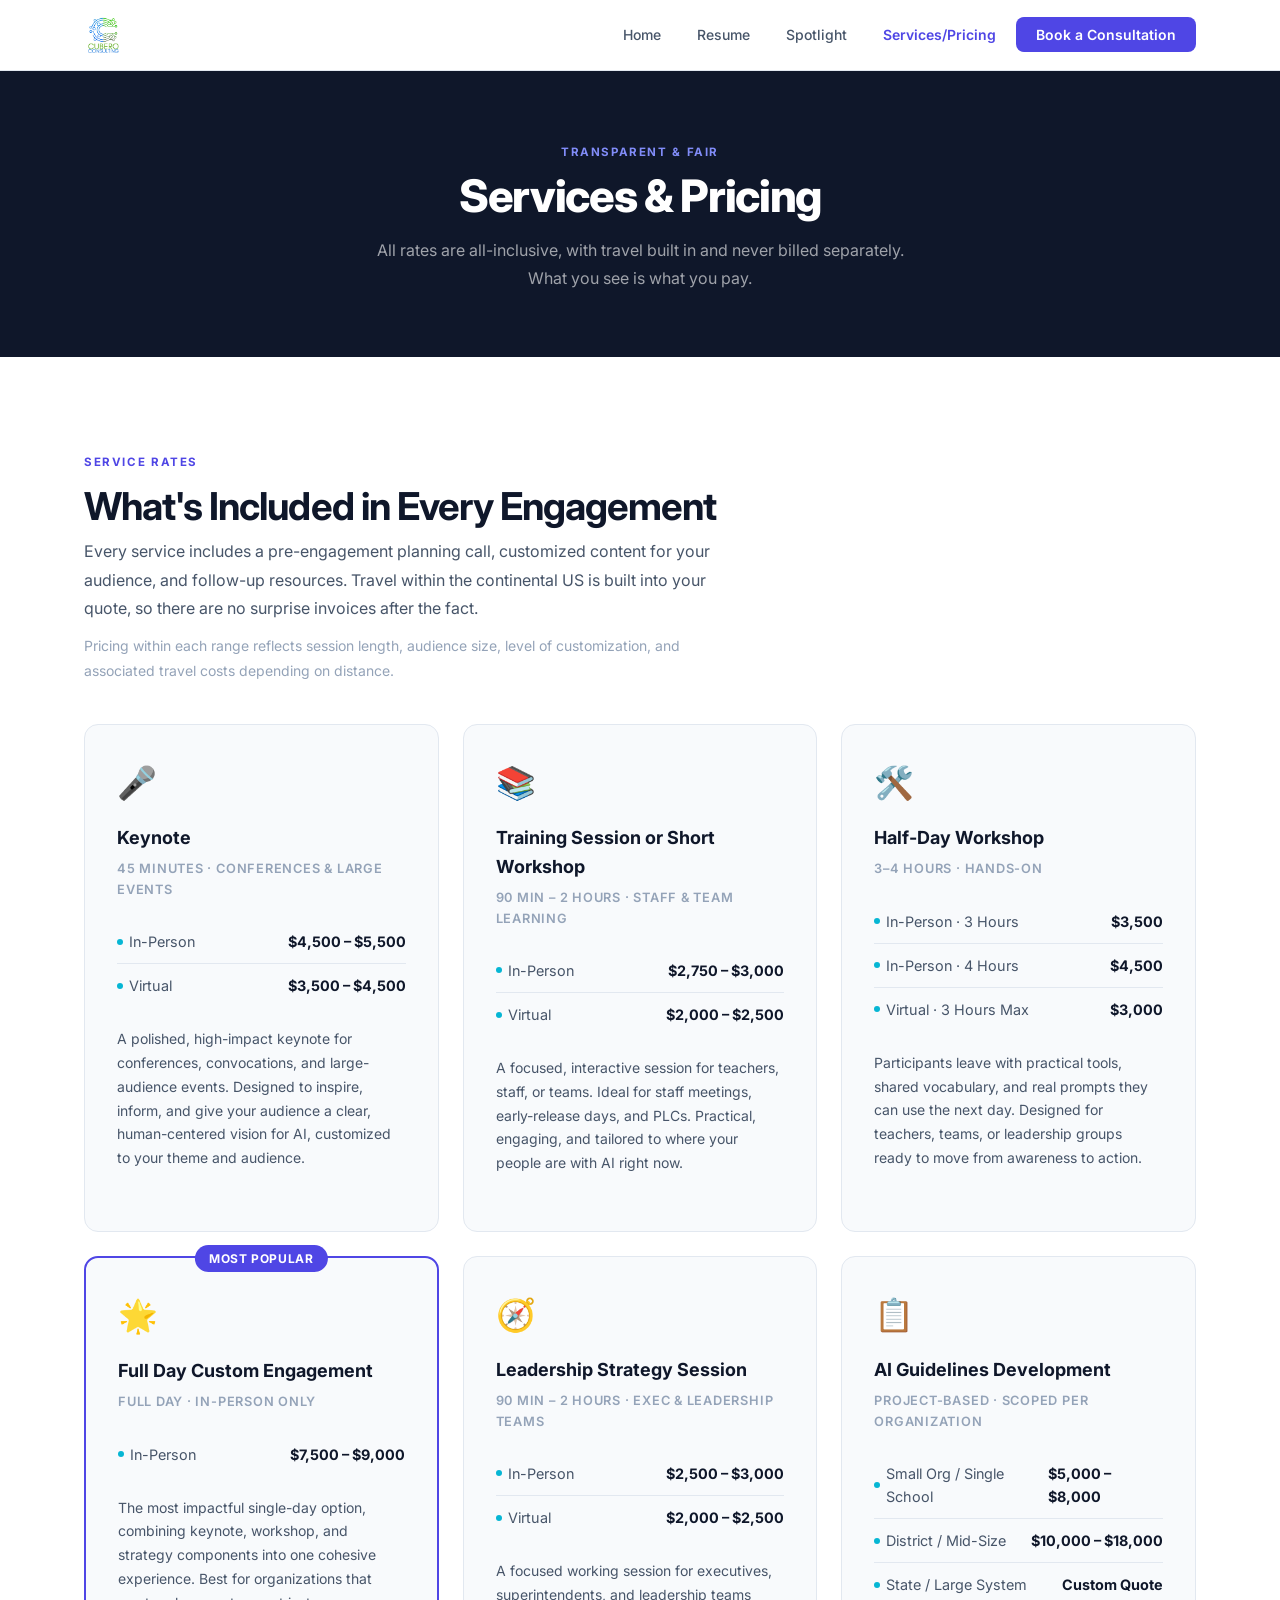
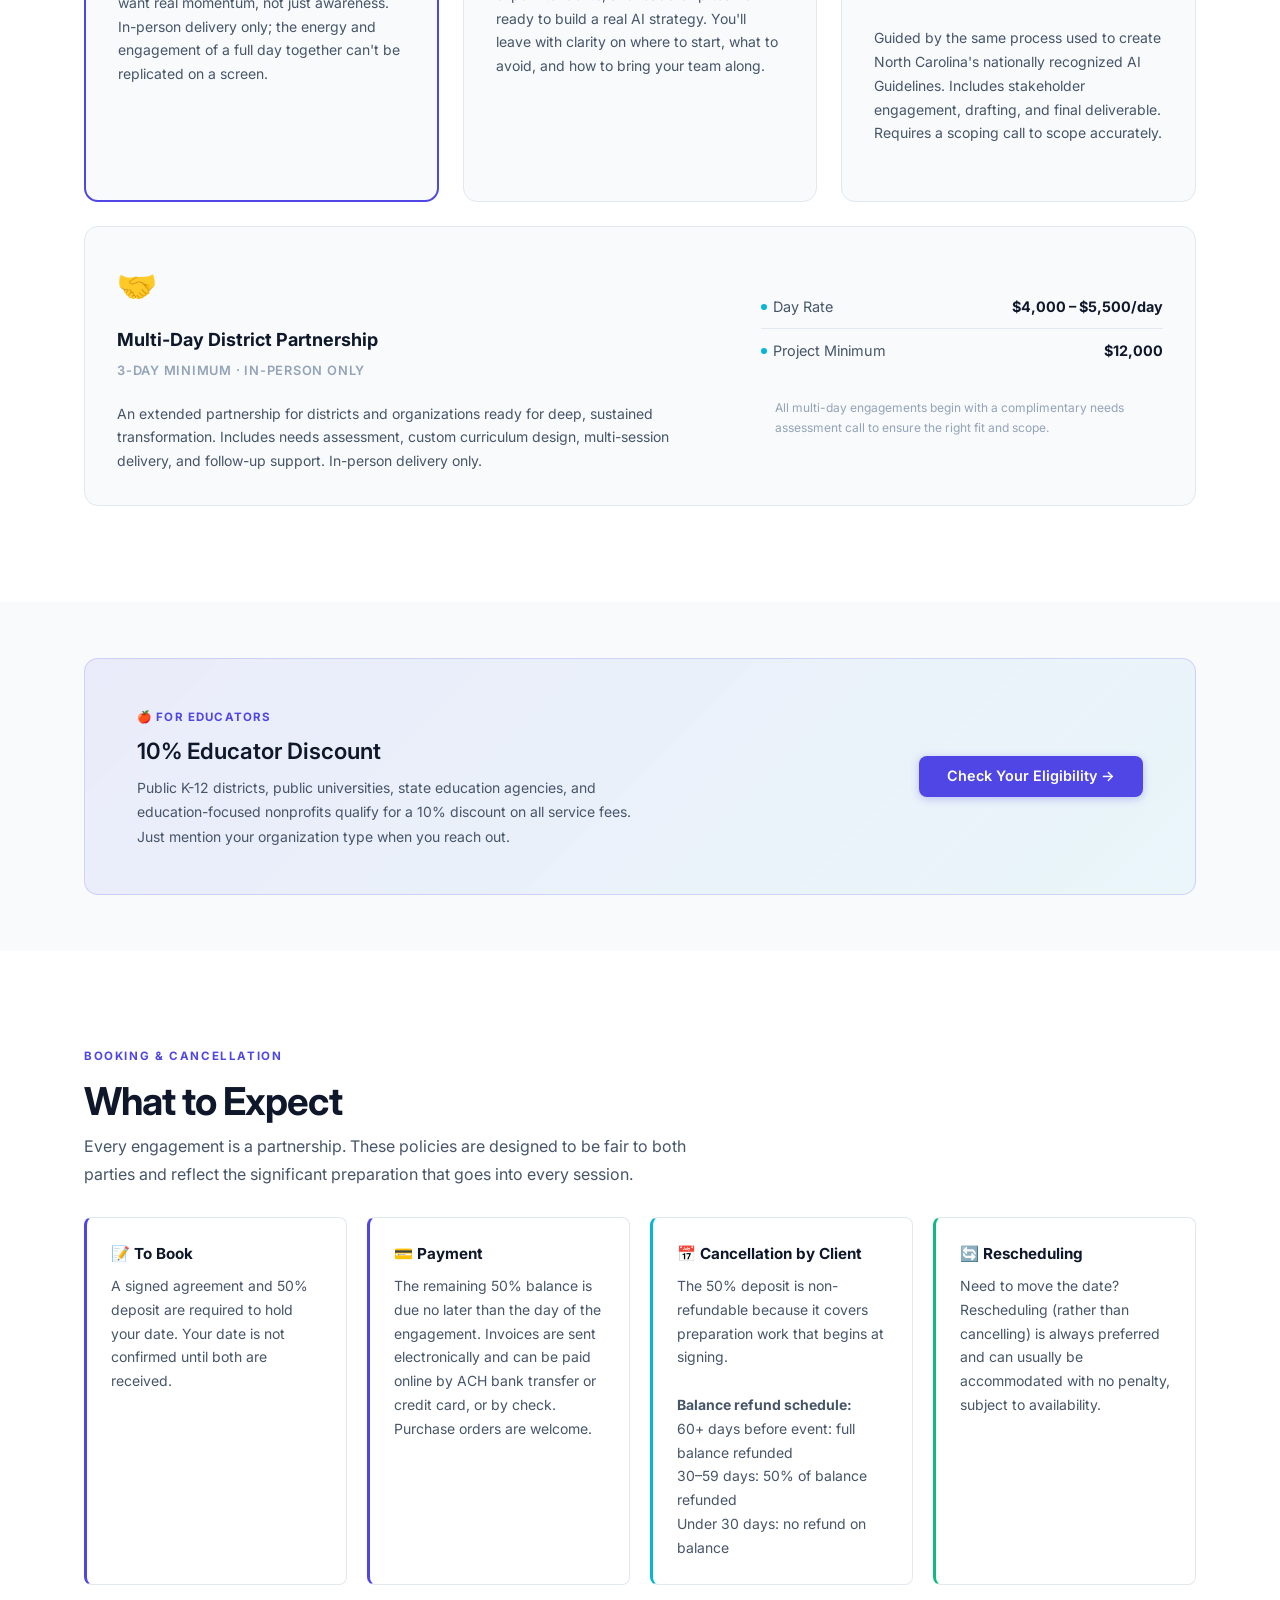
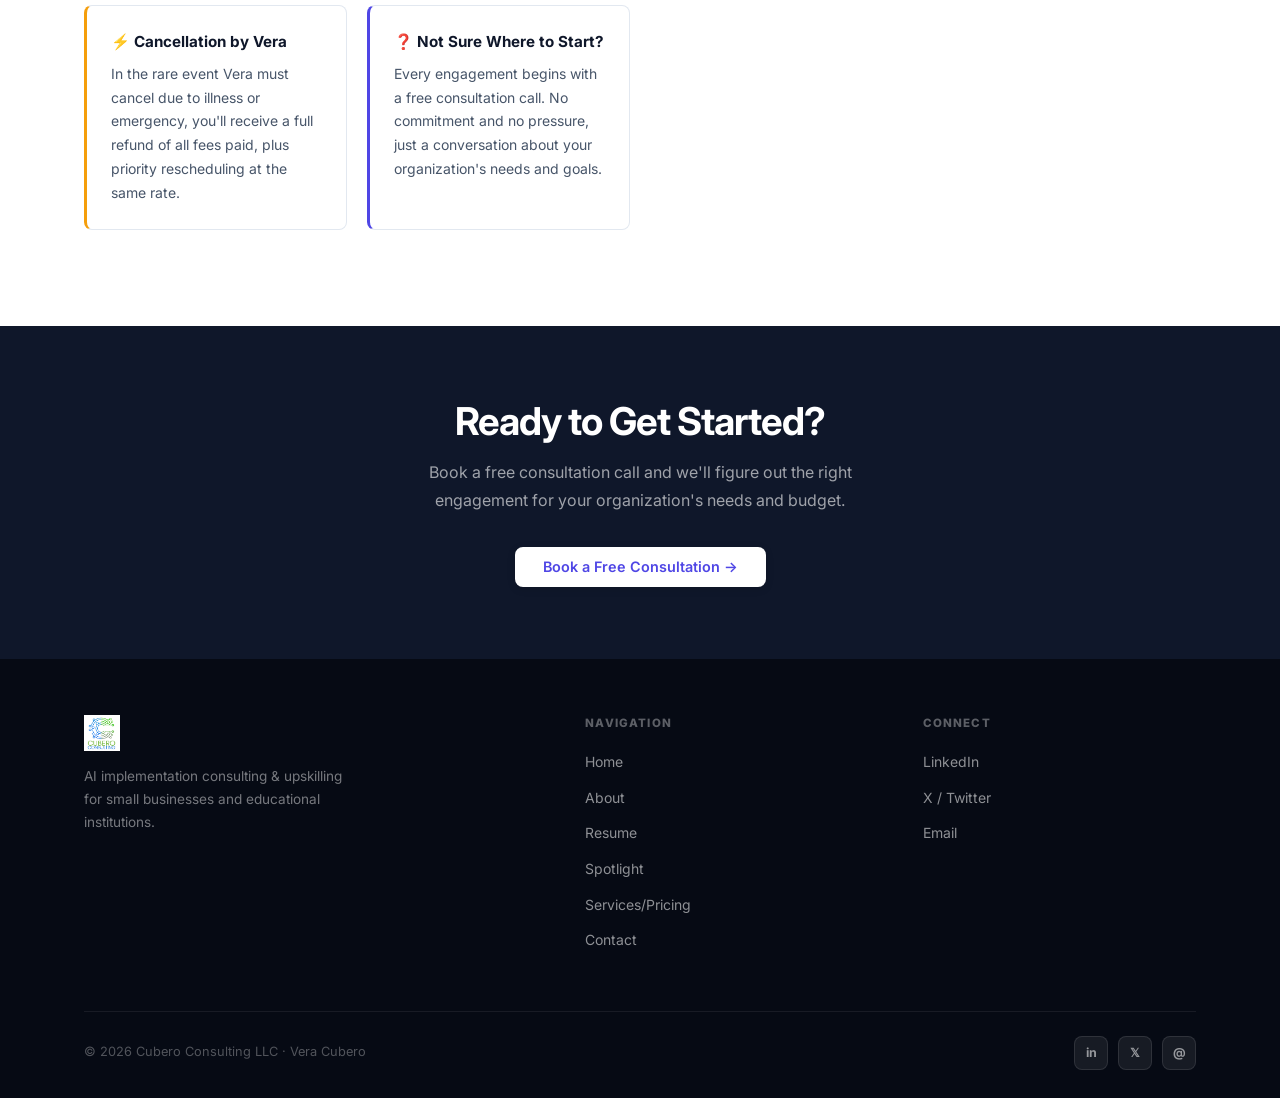
==== commit 8c53b63d: "Remove all em dashes sitewide" ====
--- a/pricing.html
+++ b/pricing.html
@@ -3,7 +3,7 @@
 <head>
   <meta charset="UTF-8" />
   <meta name="viewport" content="width=device-width, initial-scale=1.0" />
-  <title>Services &amp; Pricing — Vera Cubero | Cubero Consulting</title>
+  <title>Services &amp; Pricing | Vera Cubero | Cubero Consulting</title>
   <meta name="description" content="Transparent pricing for AI implementation consulting, keynotes, workshops, and strategy sessions with Vera Cubero of Cubero Consulting." />
   <link rel="preconnect" href="https://fonts.googleapis.com" />
   <link rel="preconnect" href="https://fonts.gstatic.com" crossorigin />
@@ -178,7 +178,7 @@
     <div class="container">
       <span class="section-label" style="color: var(--accent-light); display:block; margin-bottom:10px;">Transparent &amp; Fair</span>
       <h1>Services &amp; Pricing</h1>
-      <p>All rates are all-inclusive — travel is built in, not billed separately. What you see is what you pay.</p>
+      <p>All rates are all-inclusive, with travel built in and never billed separately. What you see is what you pay.</p>
     </div>
   </section>
 
@@ -188,7 +188,7 @@
 
       <span class="section-label">Service Rates</span>
       <h2 style="margin-bottom: 8px;">What's Included in Every Engagement</h2>
-      <p style="color: var(--text-secondary); max-width: 640px; margin-bottom: 0;">Every service includes a pre-engagement planning call, customized content for your audience, and follow-up resources. Travel within the continental US is built into your quote — no surprise invoices after the fact.</p>
+      <p style="color: var(--text-secondary); max-width: 640px; margin-bottom: 0;">Every service includes a pre-engagement planning call, customized content for your audience, and follow-up resources. Travel within the continental US is built into your quote, so there are no surprise invoices after the fact.</p>
       <p style="color: var(--text-muted); font-size: 0.875rem; max-width: 640px; margin-top: 12px; margin-bottom: 0;">Pricing within each range reflects session length, audience size, level of customization, and associated travel costs depending on distance.</p>
 
       <div class="pricing-grid">
@@ -207,7 +207,7 @@
               <span class="pricing-rate-value">$3,500 – $4,500</span>
             </div>
           </div>
-          <p class="pricing-desc">A polished, high-impact keynote for conferences, convocations, and large-audience events. Designed to inspire, inform, and give your audience a clear, human-centered vision for AI — customized to your theme and audience.</p>
+          <p class="pricing-desc">A polished, high-impact keynote for conferences, convocations, and large-audience events. Designed to inspire, inform, and give your audience a clear, human-centered vision for AI, customized to your theme and audience.</p>
         </div>
 
         <div class="pricing-card">
@@ -224,7 +224,7 @@
               <span class="pricing-rate-value">$2,000 – $2,500</span>
             </div>
           </div>
-          <p class="pricing-desc">A focused, interactive session for teachers, staff, or teams — ideal for staff meetings, early-release days, and PLCs. Practical, engaging, and tailored to where your people are with AI right now.</p>
+          <p class="pricing-desc">A focused, interactive session for teachers, staff, or teams. Ideal for staff meetings, early-release days, and PLCs. Practical, engaging, and tailored to where your people are with AI right now.</p>
         </div>
 
         <div class="pricing-card">
@@ -258,7 +258,7 @@
               <span class="pricing-rate-value">$7,500 – $9,000</span>
             </div>
           </div>
-          <p class="pricing-desc">The most impactful single-day option — combining keynote, workshop, and strategy components into one cohesive experience. Best for organizations that want real momentum, not just awareness. In-person delivery only; the energy and engagement of a full day together can't be replicated on a screen.</p>
+          <p class="pricing-desc">The most impactful single-day option, combining keynote, workshop, and strategy components into one cohesive experience. Best for organizations that want real momentum, not just awareness. In-person delivery only; the energy and engagement of a full day together can't be replicated on a screen.</p>
         </div>
 
         <div class="pricing-card">
@@ -361,7 +361,7 @@
         <div class="policy-card" style="border-left-color: var(--accent-cyan);">
           <div class="policy-card-title">📅 Cancellation by Client</div>
           <div class="policy-card-body">
-            The 50% deposit is non-refundable — it covers preparation work that begins at signing.<br /><br />
+            The 50% deposit is non-refundable because it covers preparation work that begins at signing.<br /><br />
             <strong>Balance refund schedule:</strong><br />
             60+ days before event: full balance refunded<br />
             30–59 days: 50% of balance refunded<br />
@@ -381,7 +381,7 @@
 
         <div class="policy-card">
           <div class="policy-card-title">❓ Not Sure Where to Start?</div>
-          <div class="policy-card-body">Every engagement begins with a free consultation call. No commitment, no pressure — just a conversation about your organization's needs and goals.</div>
+          <div class="policy-card-body">Every engagement begins with a free consultation call. No commitment and no pressure, just a conversation about your organization's needs and goals.</div>
         </div>
 
       </div>
--- a/css/styles.css
+++ b/css/styles.css
@@ -1,5 +1,5 @@
 /* ============================================================
-   CUBERO CONSULTING — Shared Stylesheet
+   CUBERO CONSULTING: Shared Stylesheet
    Modern Minimalist Design System
    ============================================================ */
 
@@ -850,7 +850,7 @@
 }
 
 /* ============================================================
-   RESUME PAGE — TIMELINE
+   RESUME PAGE: TIMELINE
    ============================================================ */
 .resume-grid {
   display: grid;
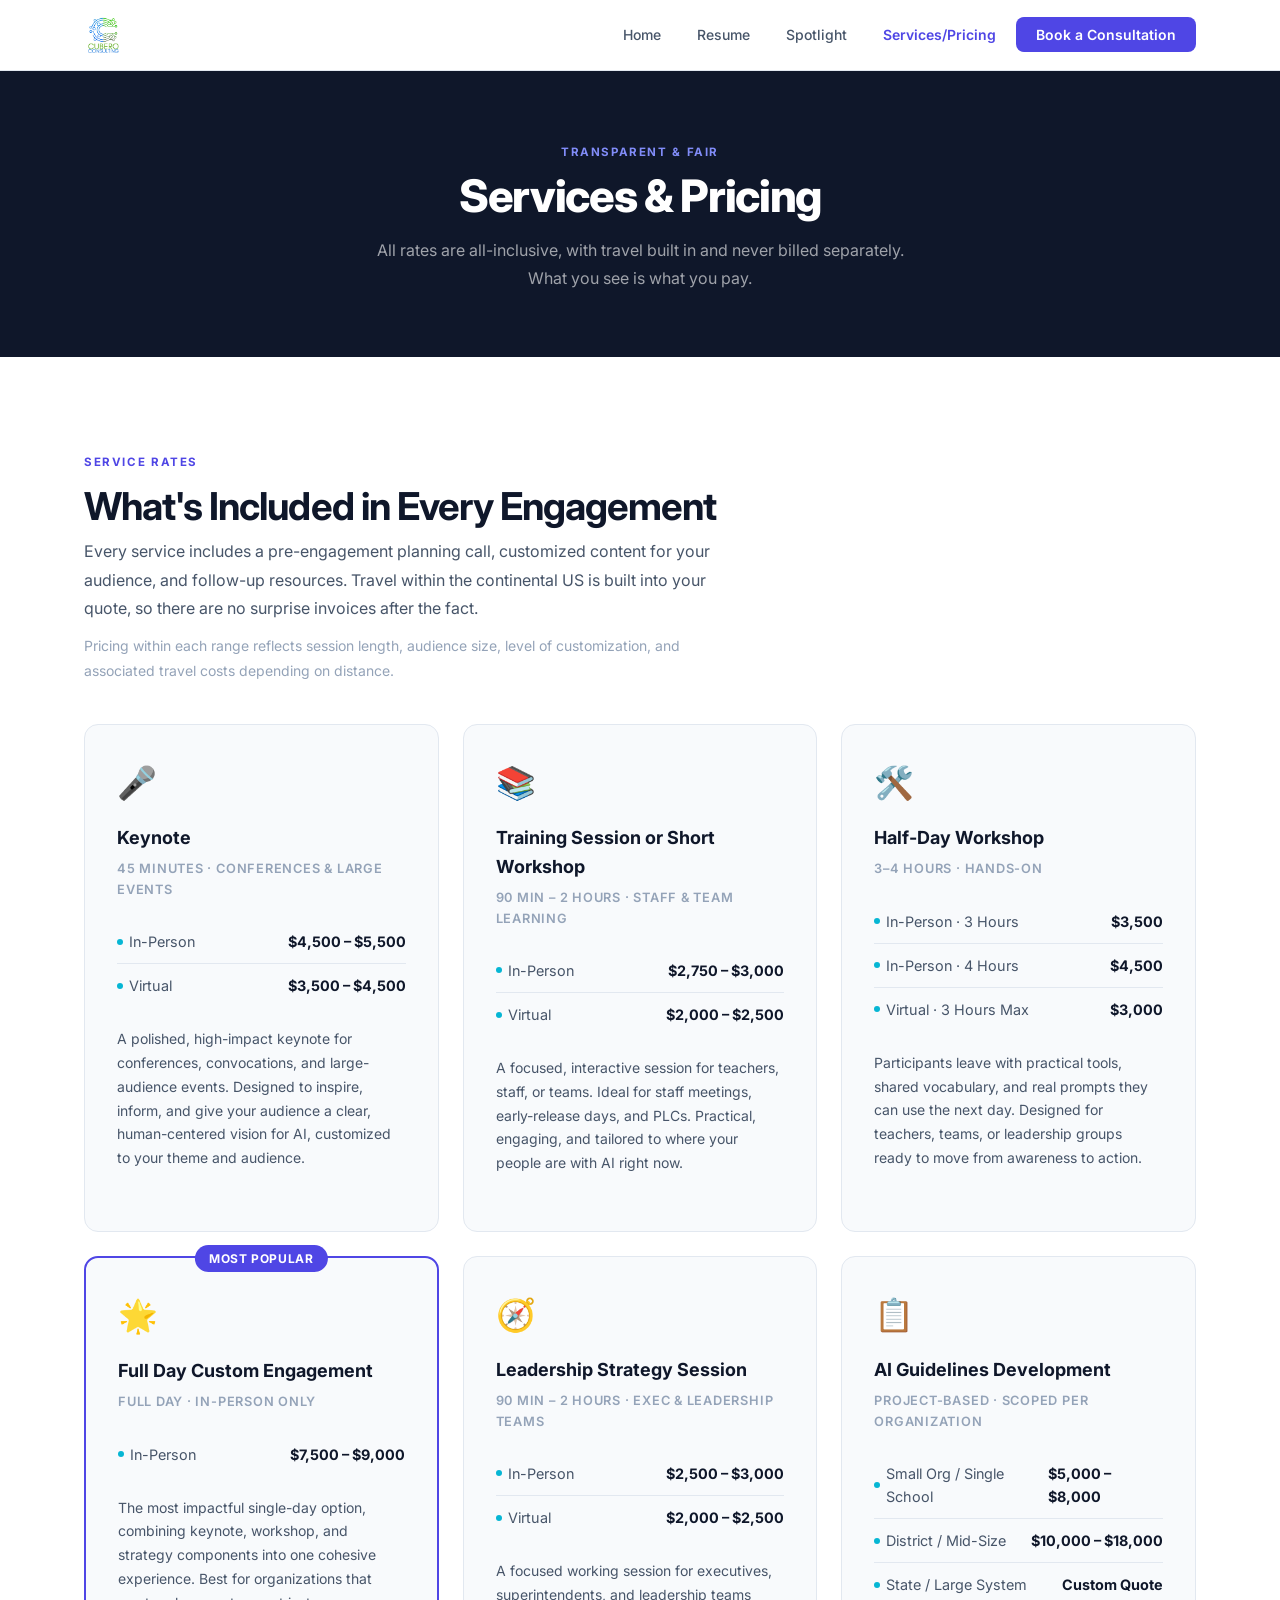
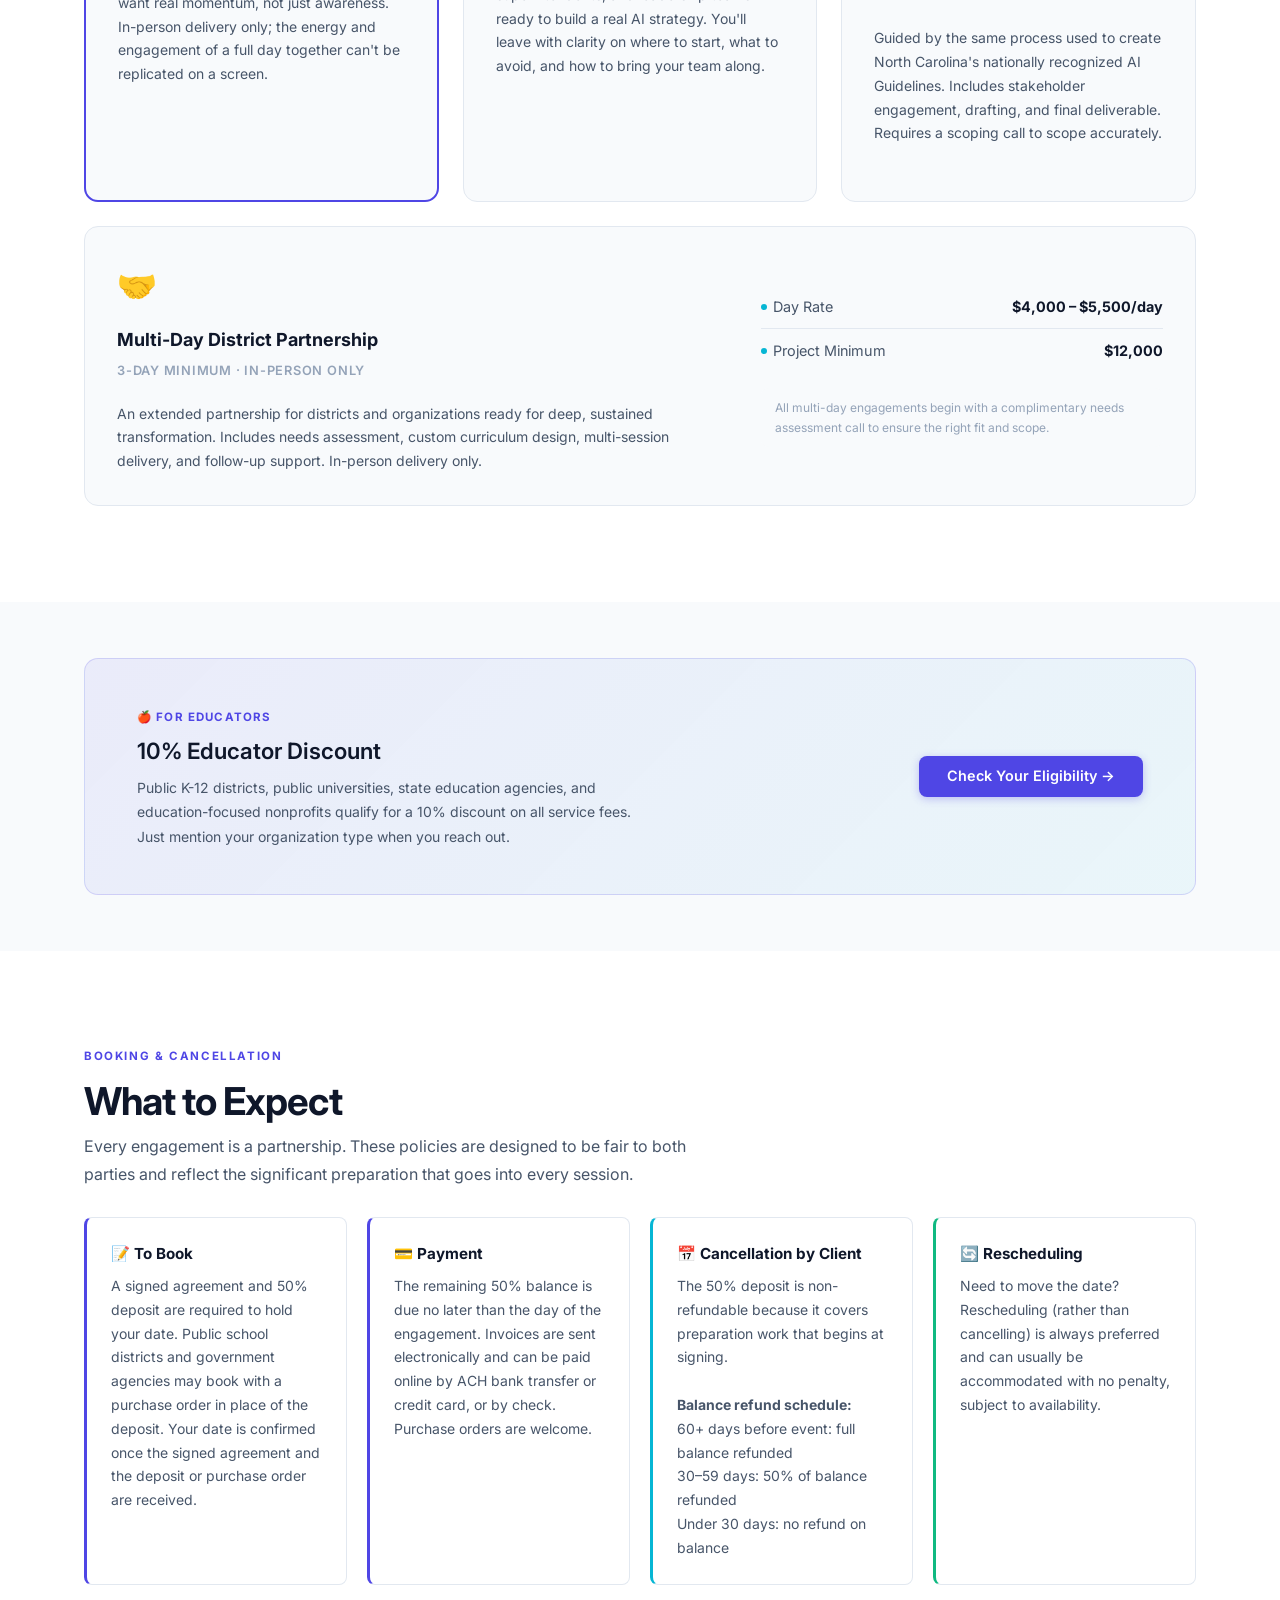
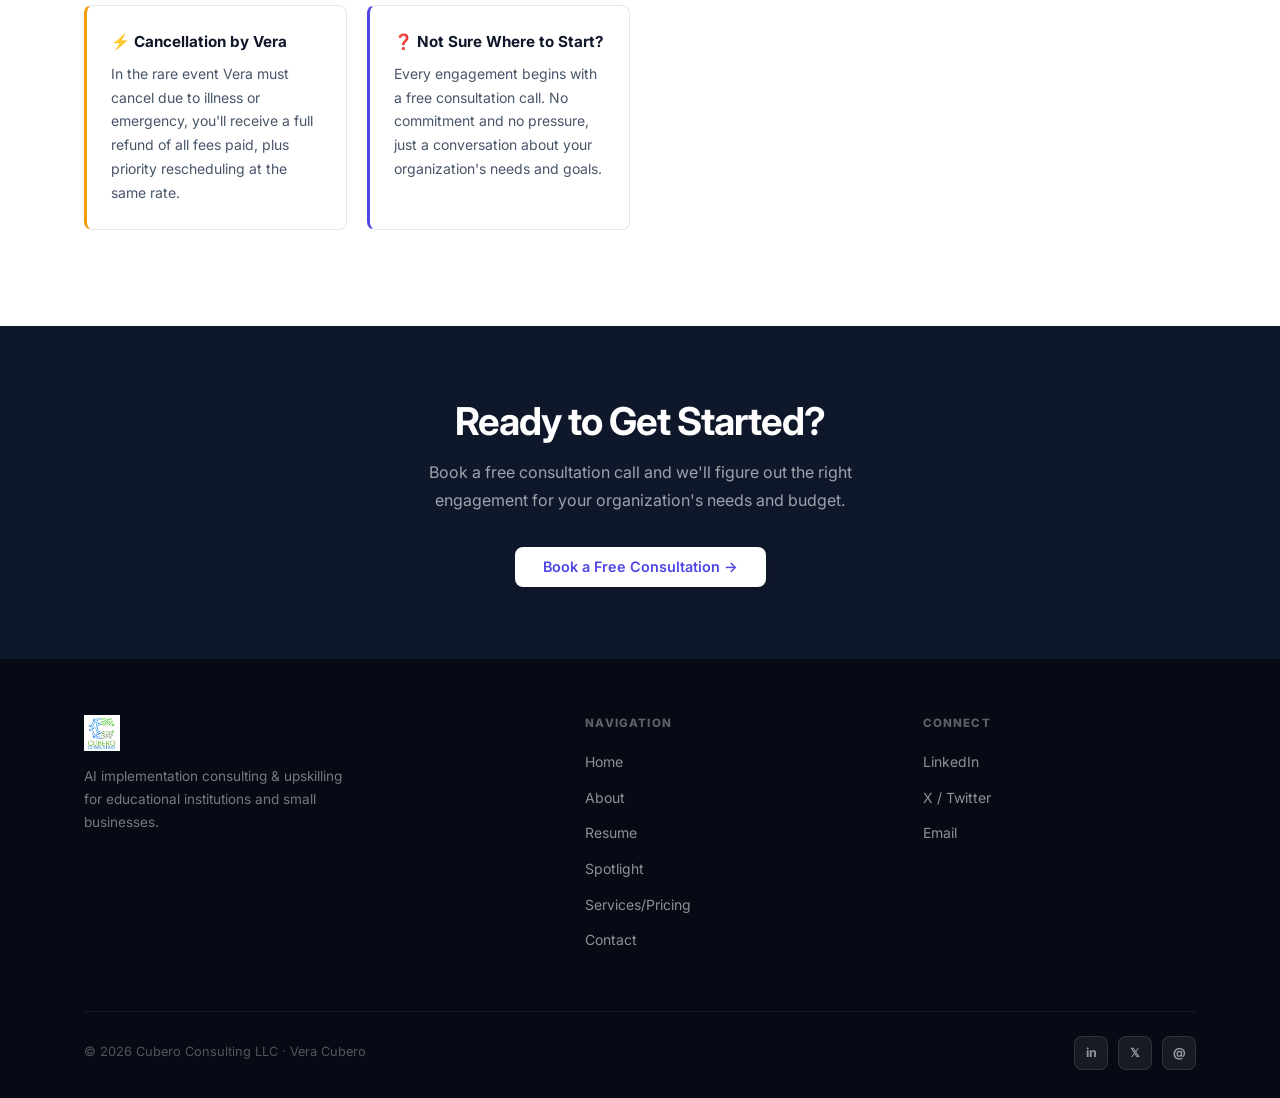
==== commit 5153476c: "Allow purchase orders in place of deposit for public agencies" ====
--- a/pricing.html
+++ b/pricing.html
@@ -350,7 +350,7 @@
 
         <div class="policy-card">
           <div class="policy-card-title">📝 To Book</div>
-          <div class="policy-card-body">A signed agreement and 50% deposit are required to hold your date. Your date is not confirmed until both are received.</div>
+          <div class="policy-card-body">A signed agreement and 50% deposit are required to hold your date. Public school districts and government agencies may book with a purchase order in place of the deposit. Your date is confirmed once the signed agreement and the deposit or purchase order are received.</div>
         </div>
 
         <div class="policy-card">
@@ -405,7 +405,7 @@
           <a href="index.html" class="nav-logo">
             <img src="Cubero%20Consulting.png" alt="Cubero Consulting" style="height:36px; width:auto;" />
           </a>
-          <p class="footer-brand-desc">AI implementation consulting &amp; upskilling for small businesses and educational institutions.</p>
+          <p class="footer-brand-desc">AI implementation consulting &amp; upskilling for educational institutions and small businesses.</p>
         </div>
         <div class="footer-col">
           <h4>Navigation</h4>
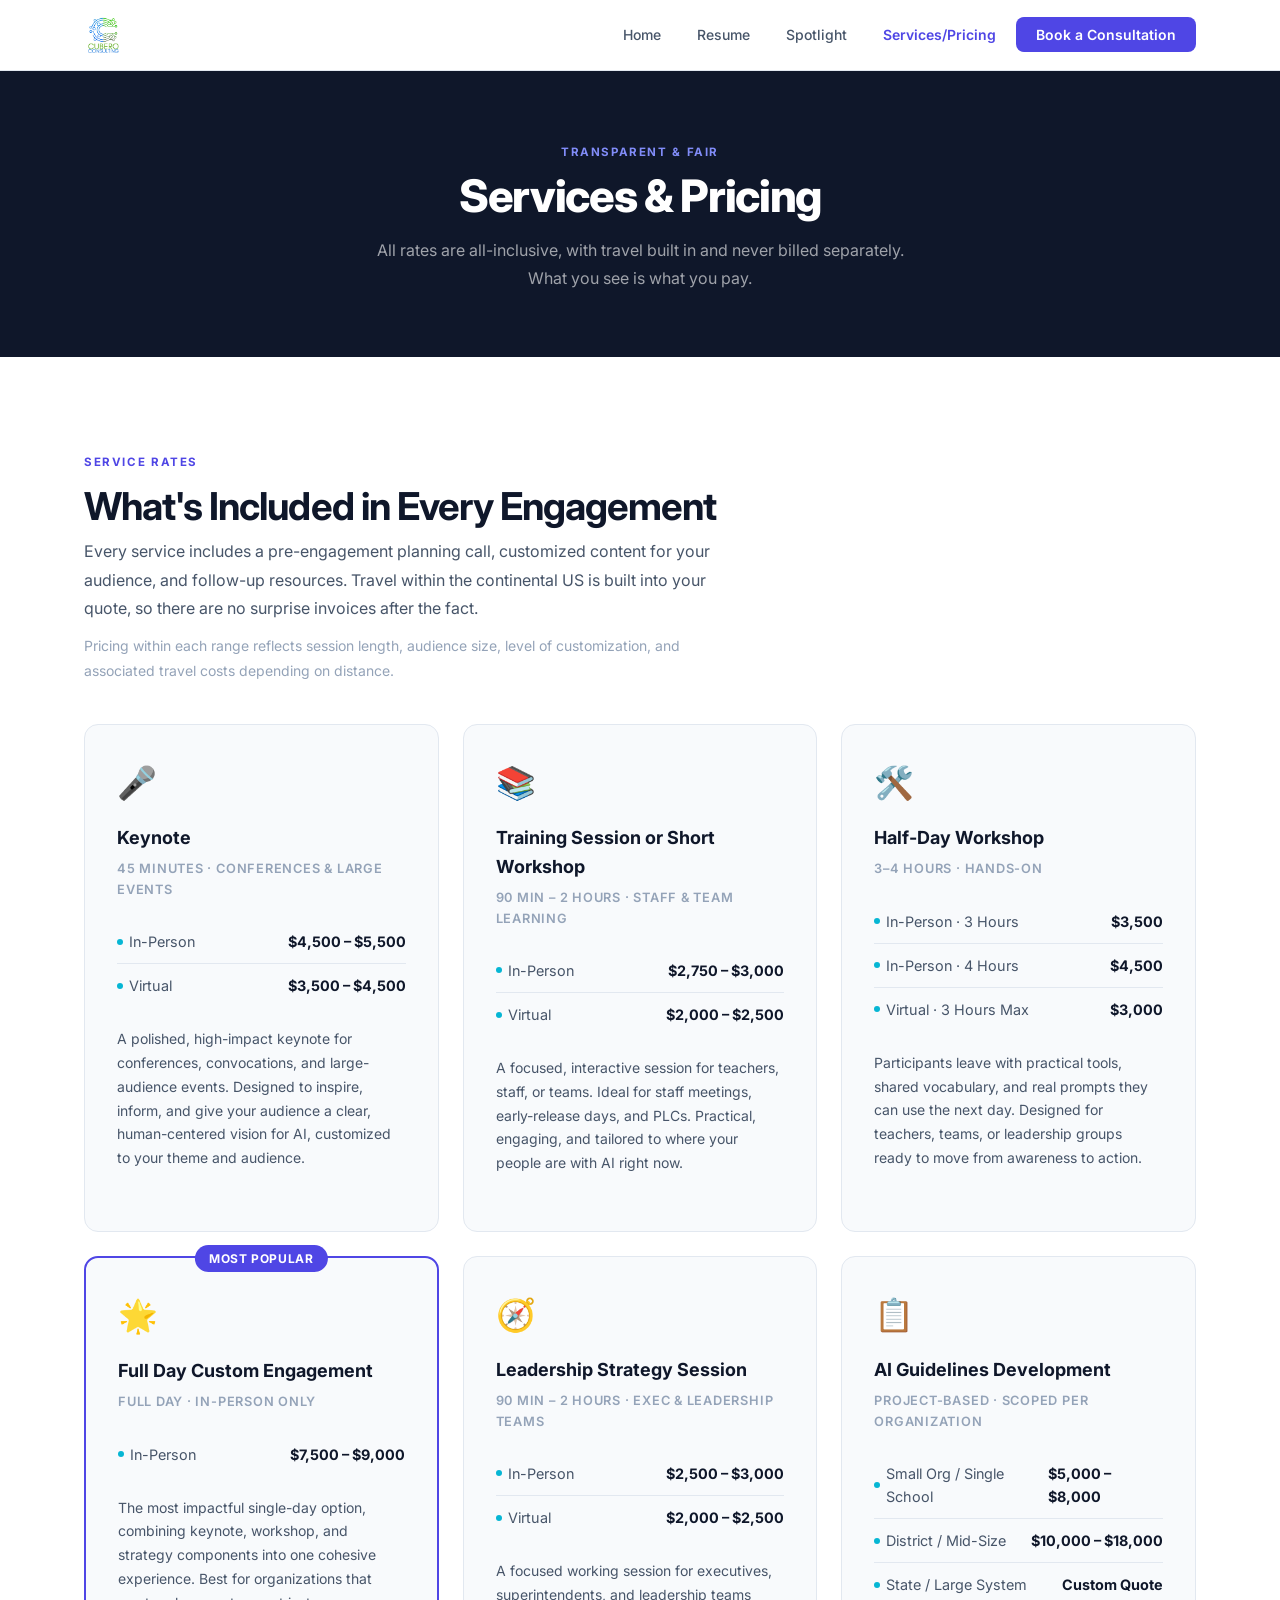
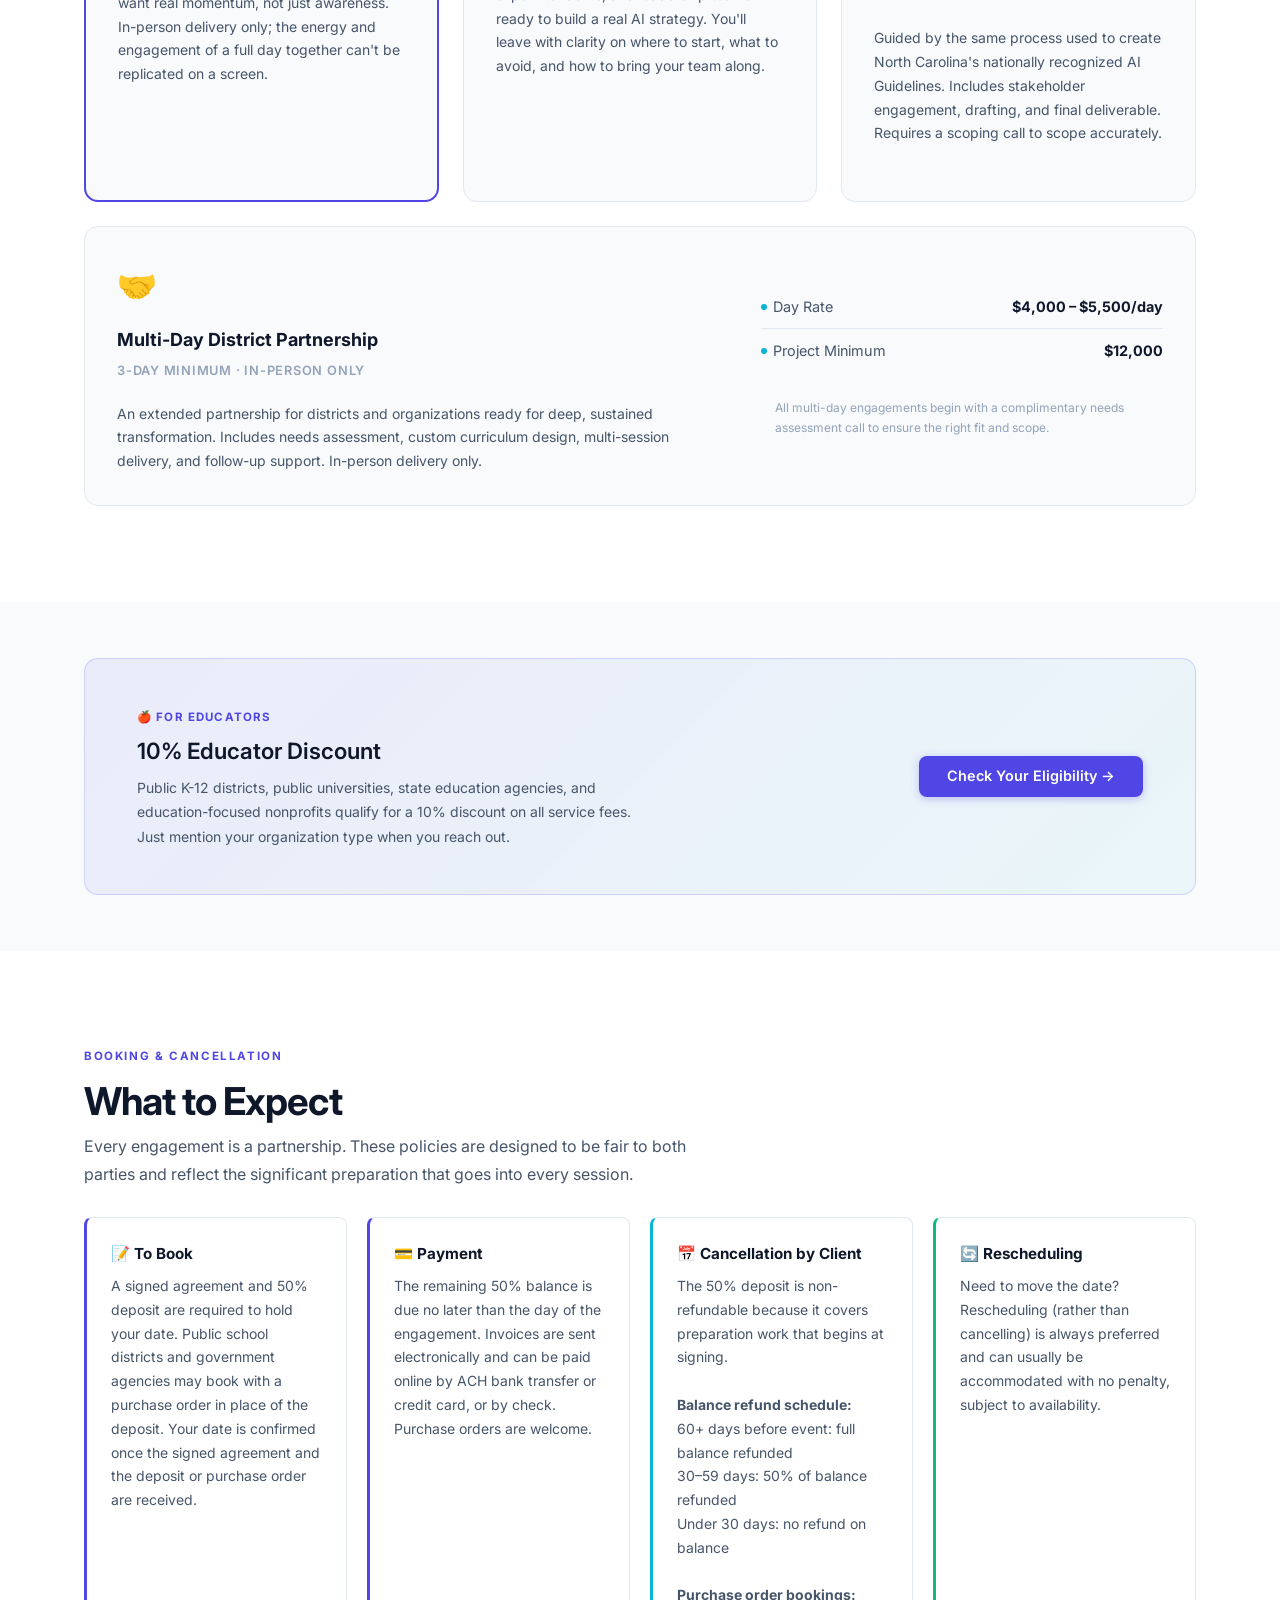
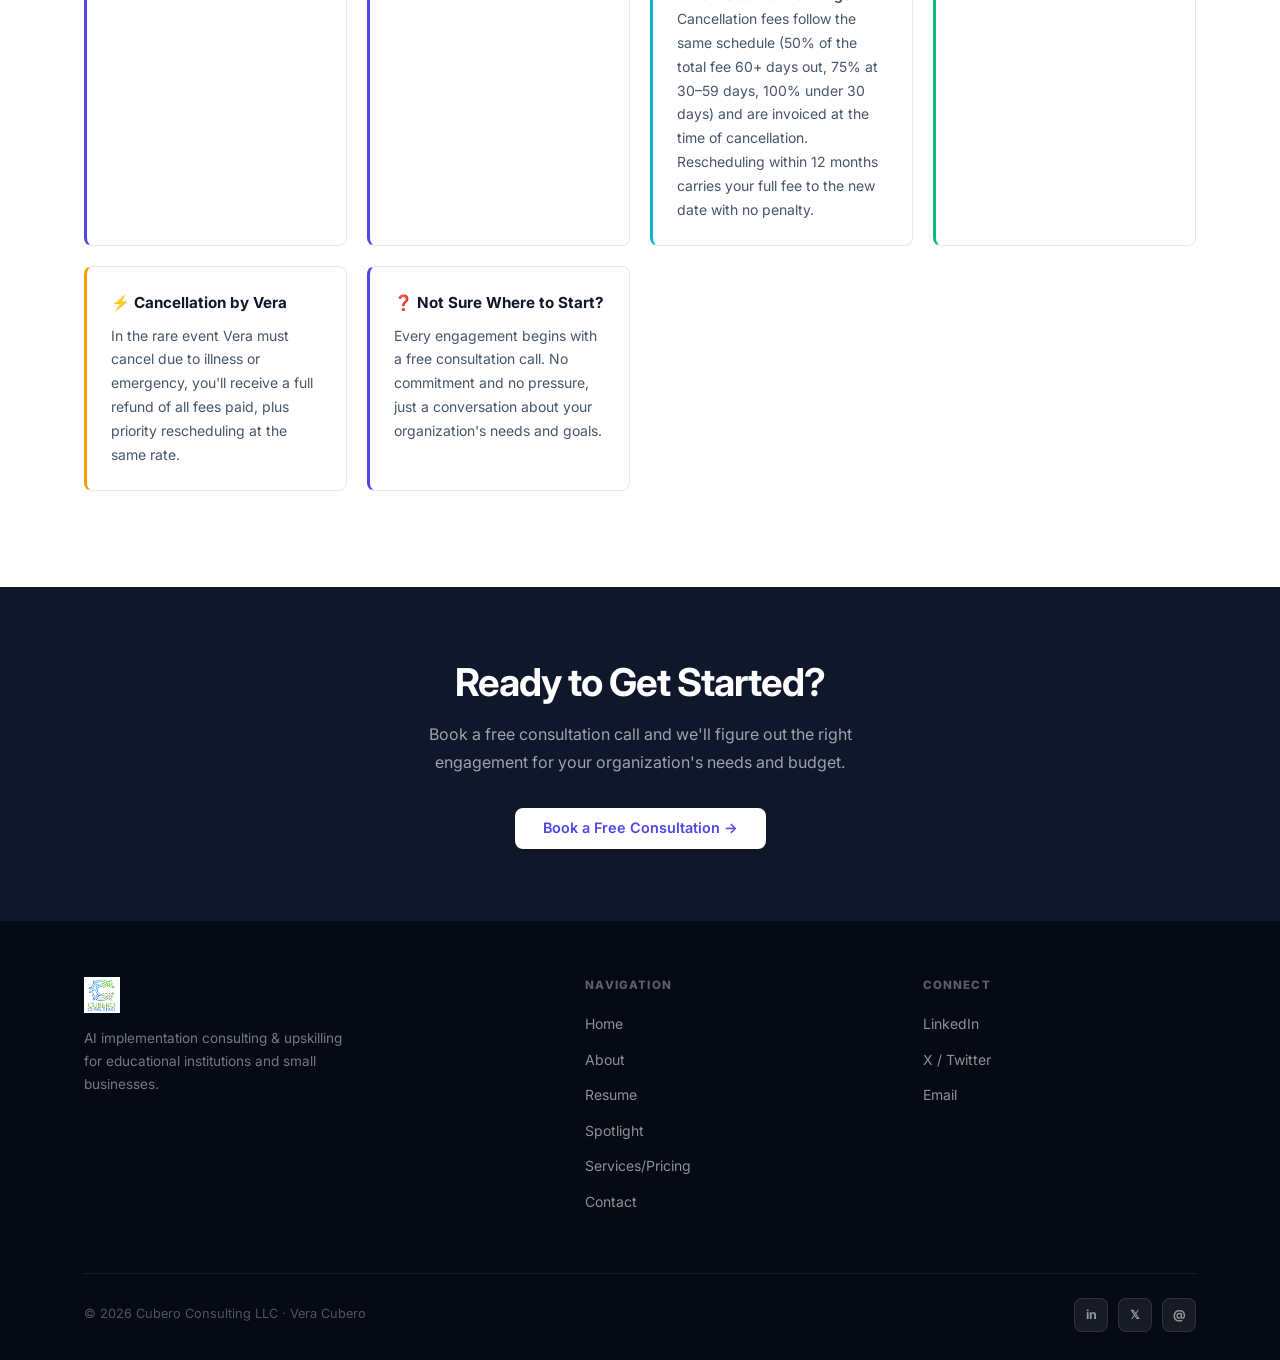
==== commit 0b5266e9: "Add PO cancellation and reschedule terms" ====
--- a/pricing.html
+++ b/pricing.html
@@ -365,7 +365,9 @@
             <strong>Balance refund schedule:</strong><br />
             60+ days before event: full balance refunded<br />
             30–59 days: 50% of balance refunded<br />
-            Under 30 days: no refund on balance
+            Under 30 days: no refund on balance<br /><br />
+            <strong>Purchase order bookings:</strong><br />
+            Cancellation fees follow the same schedule (50% of the total fee 60+ days out, 75% at 30–59 days, 100% under 30 days) and are invoiced at the time of cancellation. Rescheduling within 12 months carries your full fee to the new date with no penalty.
           </div>
         </div>
 
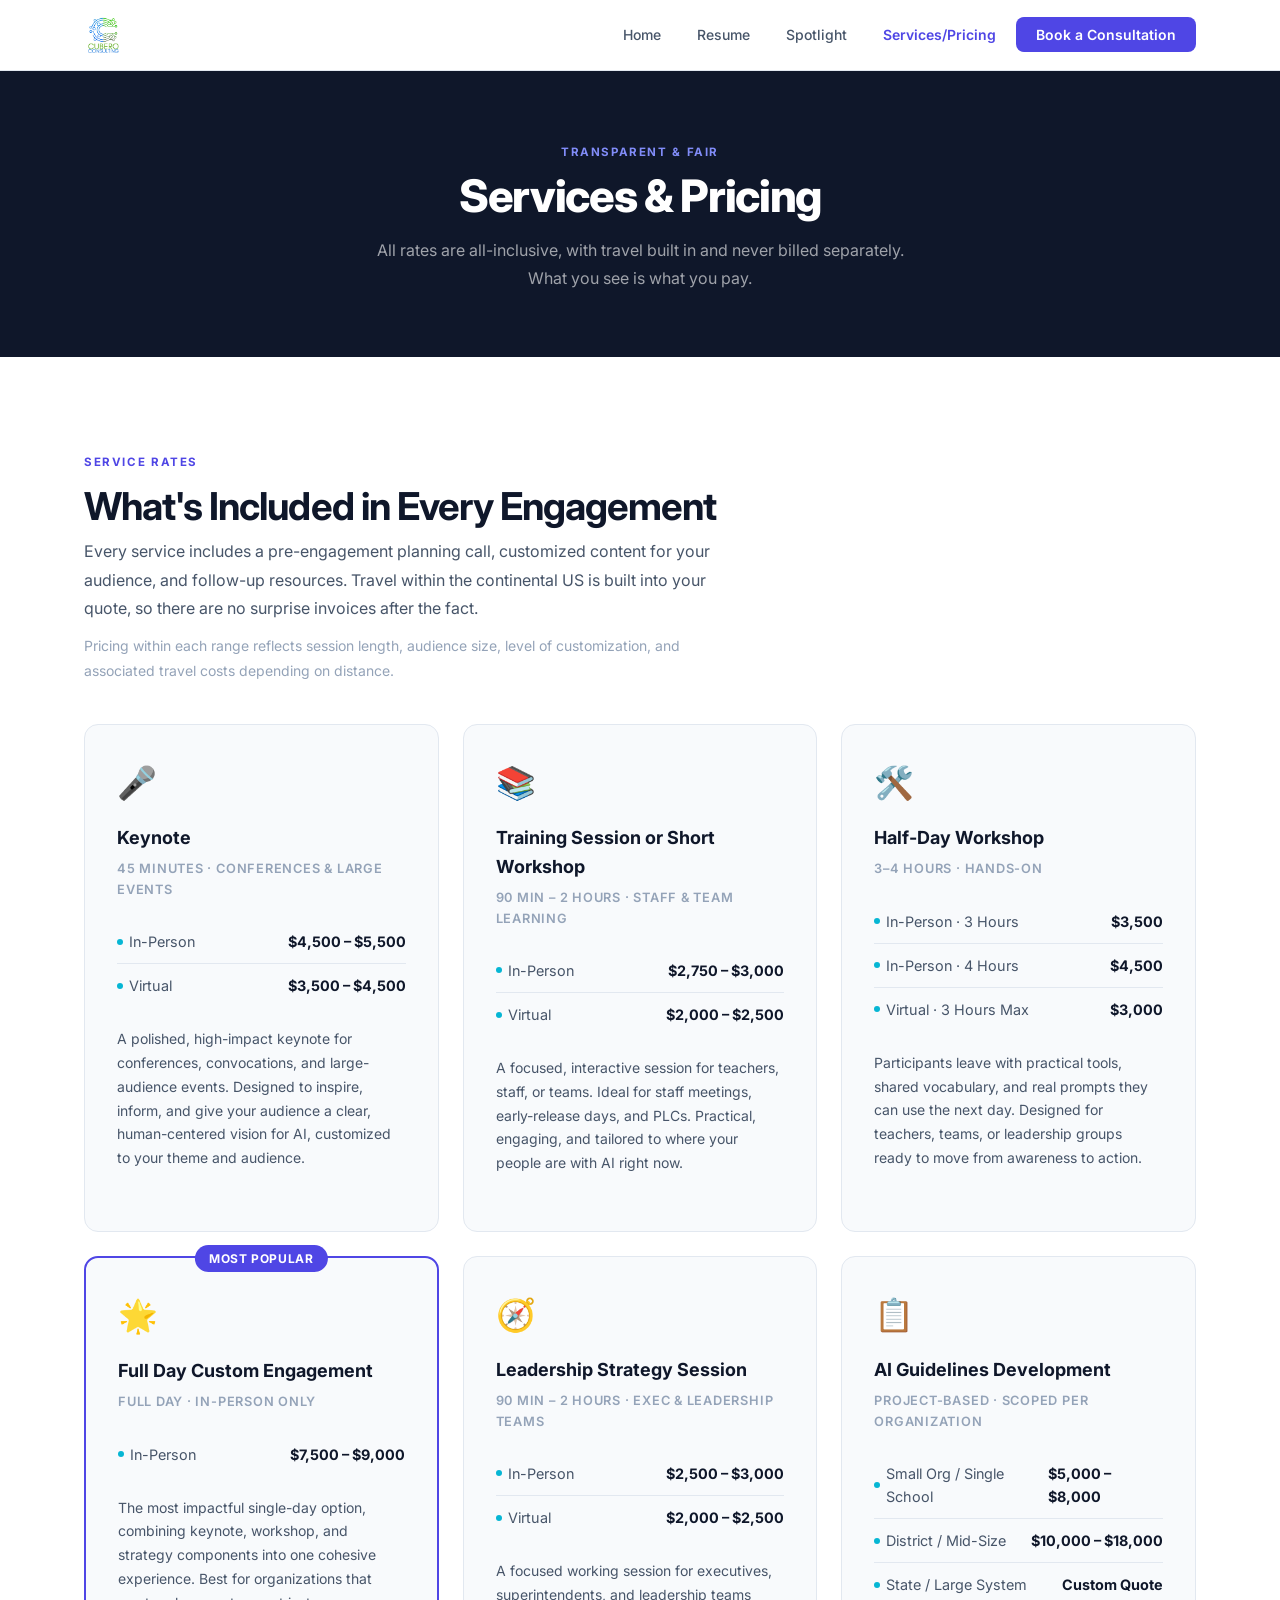
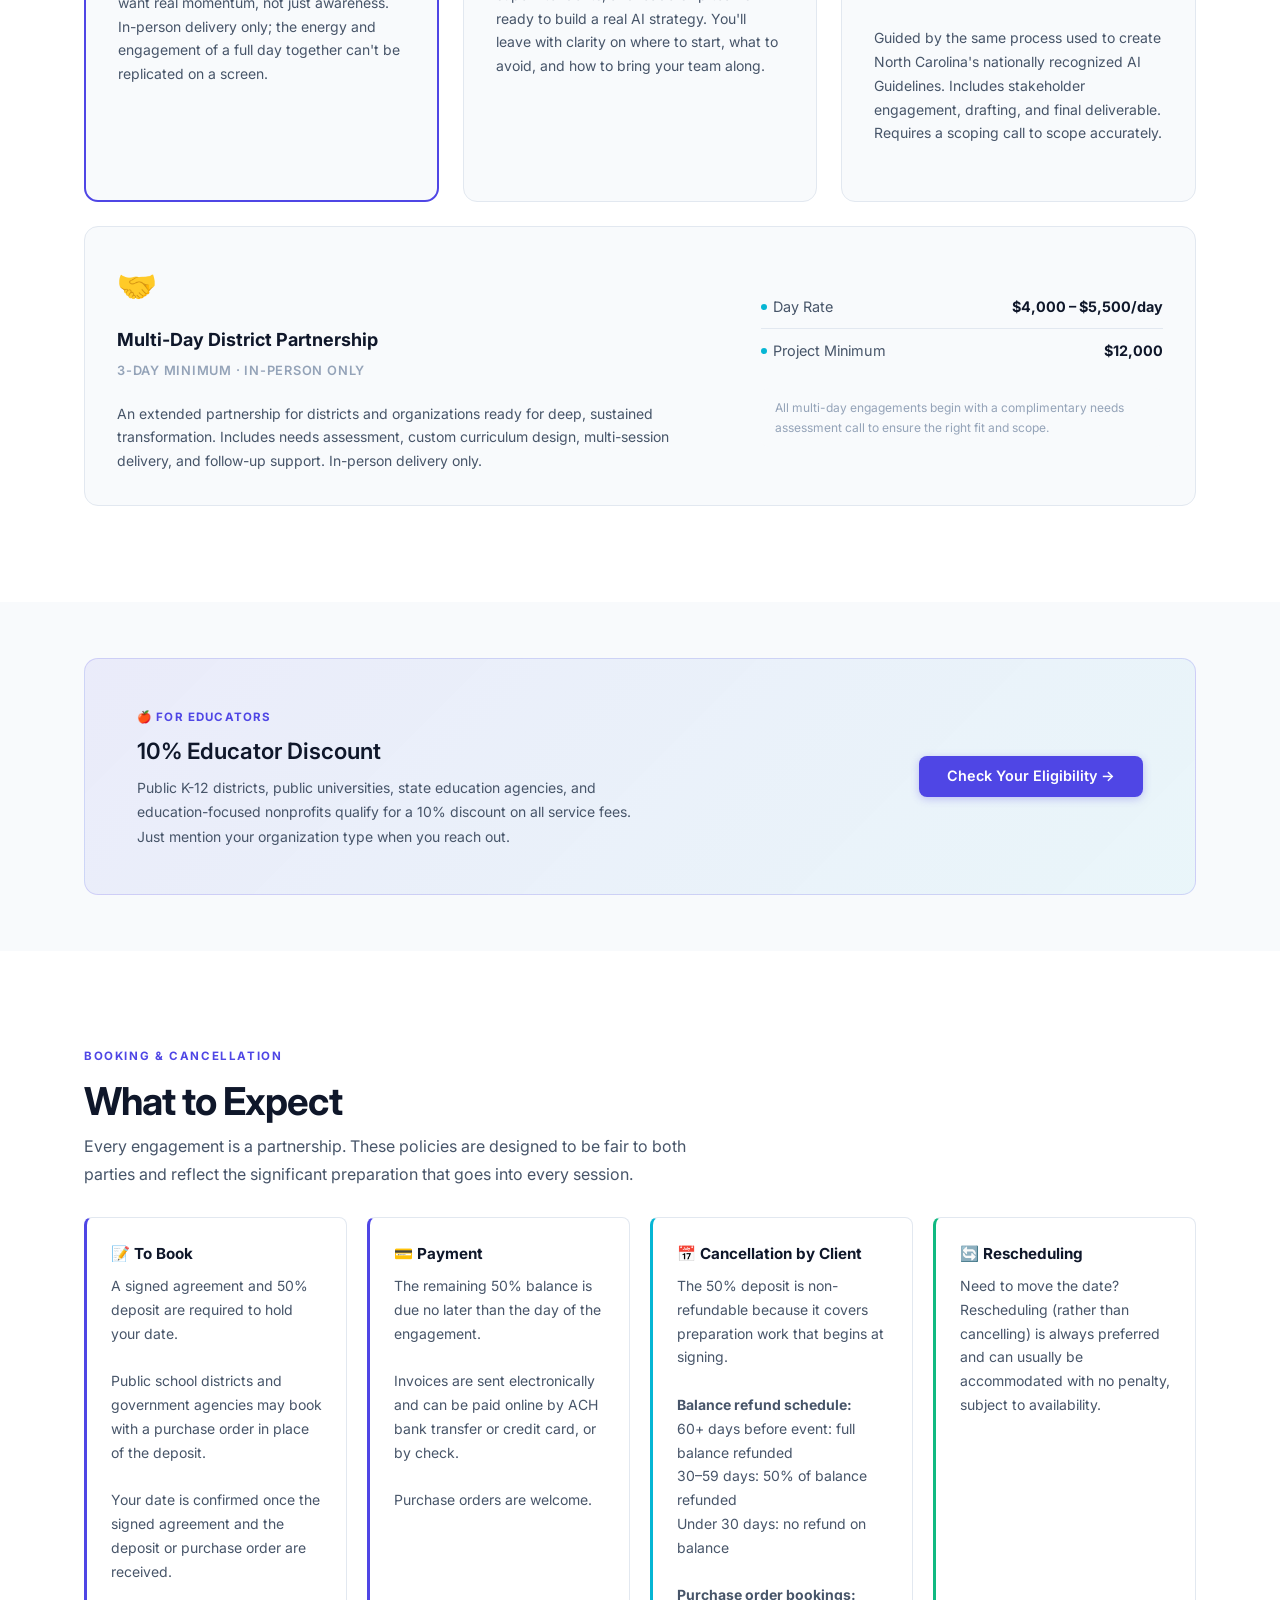
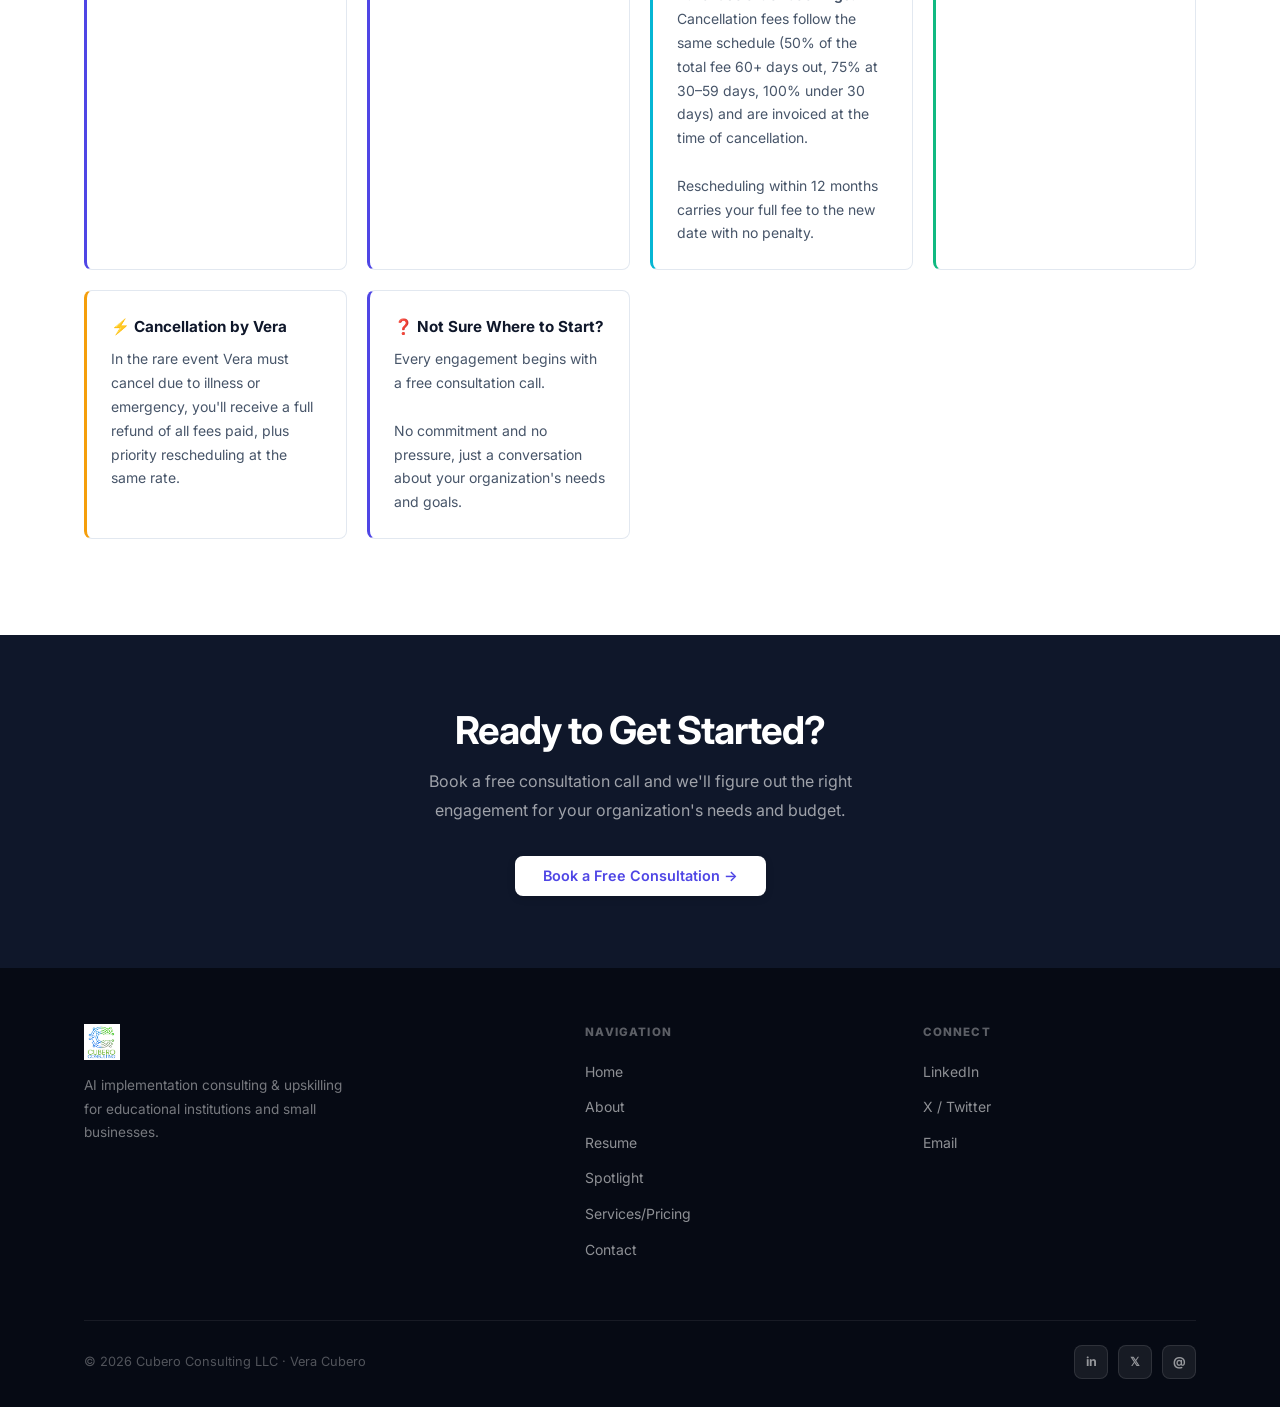
==== commit feb8ad7a: "Add line breaks to policy cards for readability" ====
--- a/pricing.html
+++ b/pricing.html
@@ -350,12 +350,12 @@
 
         <div class="policy-card">
           <div class="policy-card-title">📝 To Book</div>
-          <div class="policy-card-body">A signed agreement and 50% deposit are required to hold your date. Public school districts and government agencies may book with a purchase order in place of the deposit. Your date is confirmed once the signed agreement and the deposit or purchase order are received.</div>
+          <div class="policy-card-body">A signed agreement and 50% deposit are required to hold your date.<br /><br />Public school districts and government agencies may book with a purchase order in place of the deposit.<br /><br />Your date is confirmed once the signed agreement and the deposit or purchase order are received.</div>
         </div>
 
         <div class="policy-card">
           <div class="policy-card-title">💳 Payment</div>
-          <div class="policy-card-body">The remaining 50% balance is due no later than the day of the engagement. Invoices are sent electronically and can be paid online by ACH bank transfer or credit card, or by check. Purchase orders are welcome.</div>
+          <div class="policy-card-body">The remaining 50% balance is due no later than the day of the engagement.<br /><br />Invoices are sent electronically and can be paid online by ACH bank transfer or credit card, or by check.<br /><br />Purchase orders are welcome.</div>
         </div>
 
         <div class="policy-card" style="border-left-color: var(--accent-cyan);">
@@ -367,7 +367,7 @@
             30–59 days: 50% of balance refunded<br />
             Under 30 days: no refund on balance<br /><br />
             <strong>Purchase order bookings:</strong><br />
-            Cancellation fees follow the same schedule (50% of the total fee 60+ days out, 75% at 30–59 days, 100% under 30 days) and are invoiced at the time of cancellation. Rescheduling within 12 months carries your full fee to the new date with no penalty.
+            Cancellation fees follow the same schedule (50% of the total fee 60+ days out, 75% at 30–59 days, 100% under 30 days) and are invoiced at the time of cancellation.<br /><br />Rescheduling within 12 months carries your full fee to the new date with no penalty.
           </div>
         </div>
 
@@ -383,7 +383,7 @@
 
         <div class="policy-card">
           <div class="policy-card-title">❓ Not Sure Where to Start?</div>
-          <div class="policy-card-body">Every engagement begins with a free consultation call. No commitment and no pressure, just a conversation about your organization's needs and goals.</div>
+          <div class="policy-card-body">Every engagement begins with a free consultation call.<br /><br />No commitment and no pressure, just a conversation about your organization's needs and goals.</div>
         </div>
 
       </div>
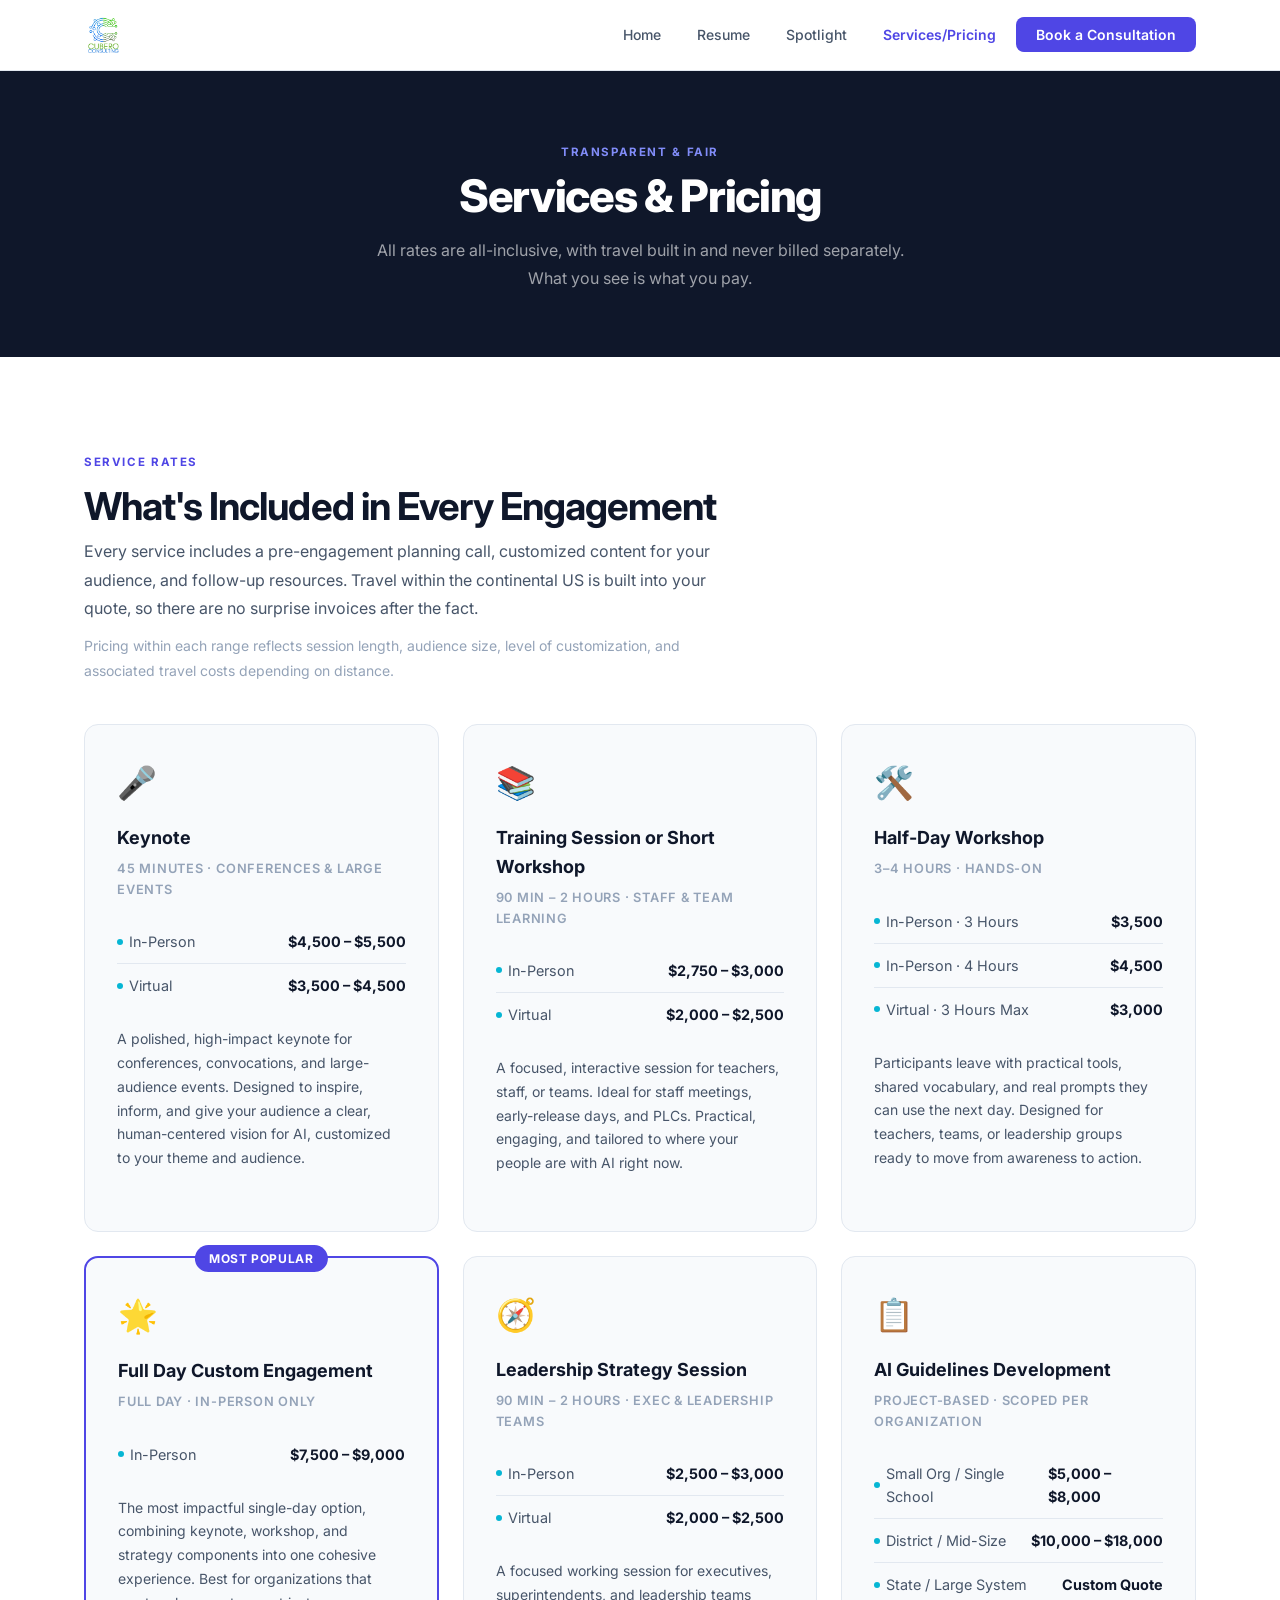
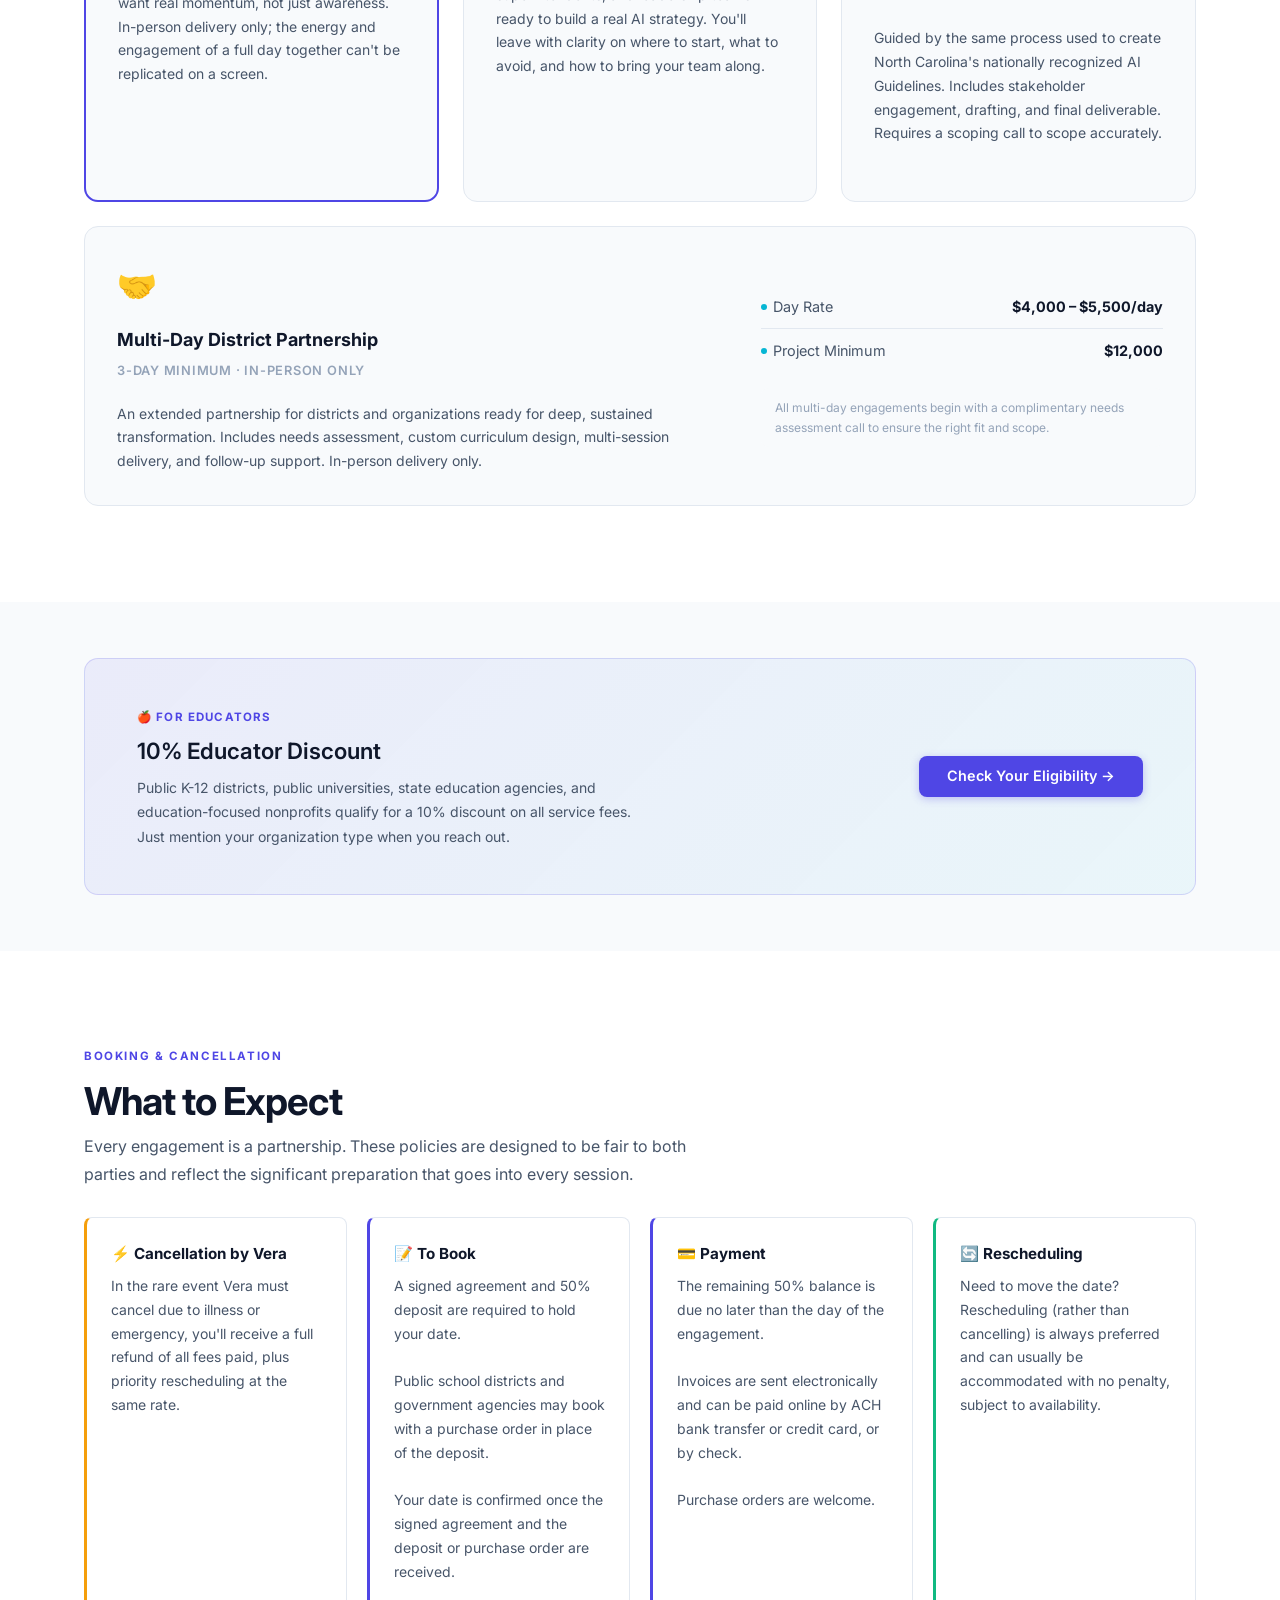
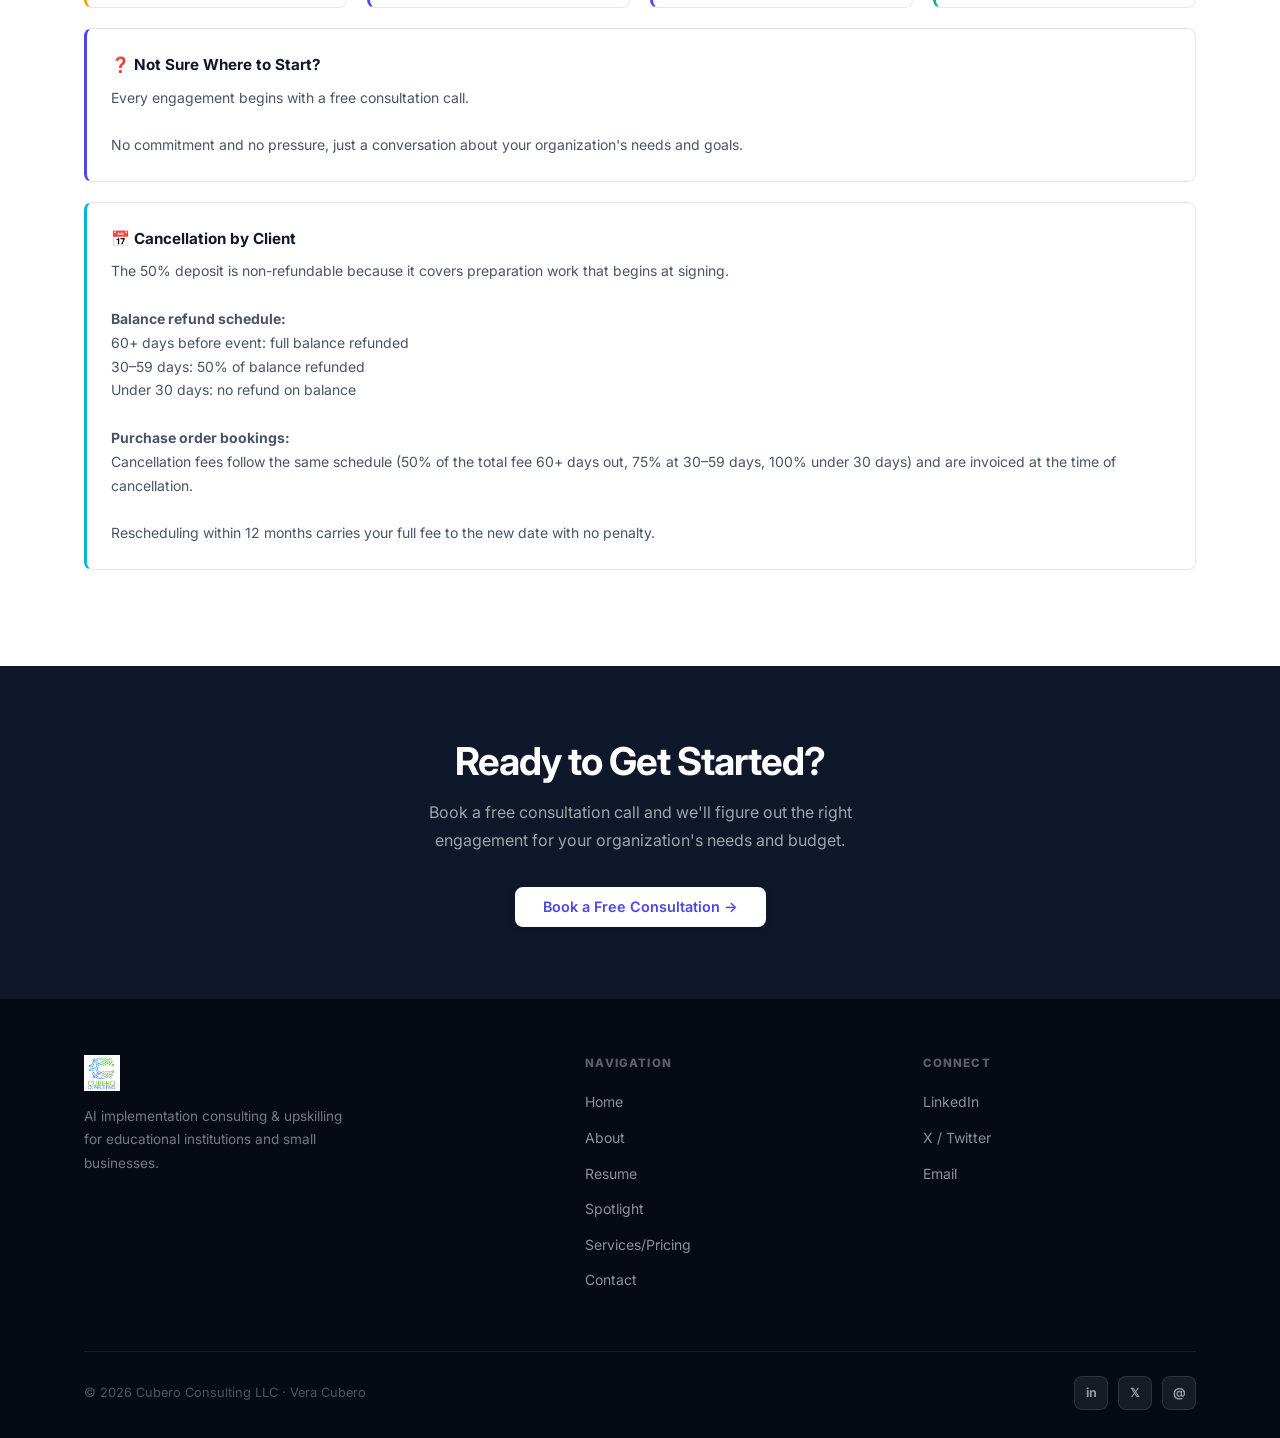
==== commit 4a2cdfe5: "Reorder policy cards and widen cancellation card" ====
--- a/pricing.html
+++ b/pricing.html
@@ -139,6 +139,7 @@
       border-radius: var(--radius-sm);
       border-left: 3px solid var(--accent);
     }
+    .policy-card-wide { grid-column: 1 / -1; }
     .policy-card-title {
       font-weight: 700;
       color: var(--text-primary);
@@ -348,6 +349,11 @@
 
       <div class="policy-grid">
 
+        <div class="policy-card" style="border-left-color: #F59E0B;">
+          <div class="policy-card-title">⚡ Cancellation by Vera</div>
+          <div class="policy-card-body">In the rare event Vera must cancel due to illness or emergency, you'll receive a full refund of all fees paid, plus priority rescheduling at the same rate.</div>
+        </div>
+
         <div class="policy-card">
           <div class="policy-card-title">📝 To Book</div>
           <div class="policy-card-body">A signed agreement and 50% deposit are required to hold your date.<br /><br />Public school districts and government agencies may book with a purchase order in place of the deposit.<br /><br />Your date is confirmed once the signed agreement and the deposit or purchase order are received.</div>
@@ -358,7 +364,17 @@
           <div class="policy-card-body">The remaining 50% balance is due no later than the day of the engagement.<br /><br />Invoices are sent electronically and can be paid online by ACH bank transfer or credit card, or by check.<br /><br />Purchase orders are welcome.</div>
         </div>
 
-        <div class="policy-card" style="border-left-color: var(--accent-cyan);">
+        <div class="policy-card" style="border-left-color: #10B981;">
+          <div class="policy-card-title">🔄 Rescheduling</div>
+          <div class="policy-card-body">Need to move the date? Rescheduling (rather than cancelling) is always preferred and can usually be accommodated with no penalty, subject to availability.</div>
+        </div>
+
+        <div class="policy-card policy-card-wide">
+          <div class="policy-card-title">❓ Not Sure Where to Start?</div>
+          <div class="policy-card-body">Every engagement begins with a free consultation call.<br /><br />No commitment and no pressure, just a conversation about your organization's needs and goals.</div>
+        </div>
+
+        <div class="policy-card policy-card-wide" style="border-left-color: var(--accent-cyan);">
           <div class="policy-card-title">📅 Cancellation by Client</div>
           <div class="policy-card-body">
             The 50% deposit is non-refundable because it covers preparation work that begins at signing.<br /><br />
@@ -369,21 +385,6 @@
             <strong>Purchase order bookings:</strong><br />
             Cancellation fees follow the same schedule (50% of the total fee 60+ days out, 75% at 30–59 days, 100% under 30 days) and are invoiced at the time of cancellation.<br /><br />Rescheduling within 12 months carries your full fee to the new date with no penalty.
           </div>
-        </div>
-
-        <div class="policy-card" style="border-left-color: #10B981;">
-          <div class="policy-card-title">🔄 Rescheduling</div>
-          <div class="policy-card-body">Need to move the date? Rescheduling (rather than cancelling) is always preferred and can usually be accommodated with no penalty, subject to availability.</div>
-        </div>
-
-        <div class="policy-card" style="border-left-color: #F59E0B;">
-          <div class="policy-card-title">⚡ Cancellation by Vera</div>
-          <div class="policy-card-body">In the rare event Vera must cancel due to illness or emergency, you'll receive a full refund of all fees paid, plus priority rescheduling at the same rate.</div>
-        </div>
-
-        <div class="policy-card">
-          <div class="policy-card-title">❓ Not Sure Where to Start?</div>
-          <div class="policy-card-body">Every engagement begins with a free consultation call.<br /><br />No commitment and no pressure, just a conversation about your organization's needs and goals.</div>
         </div>
 
       </div>
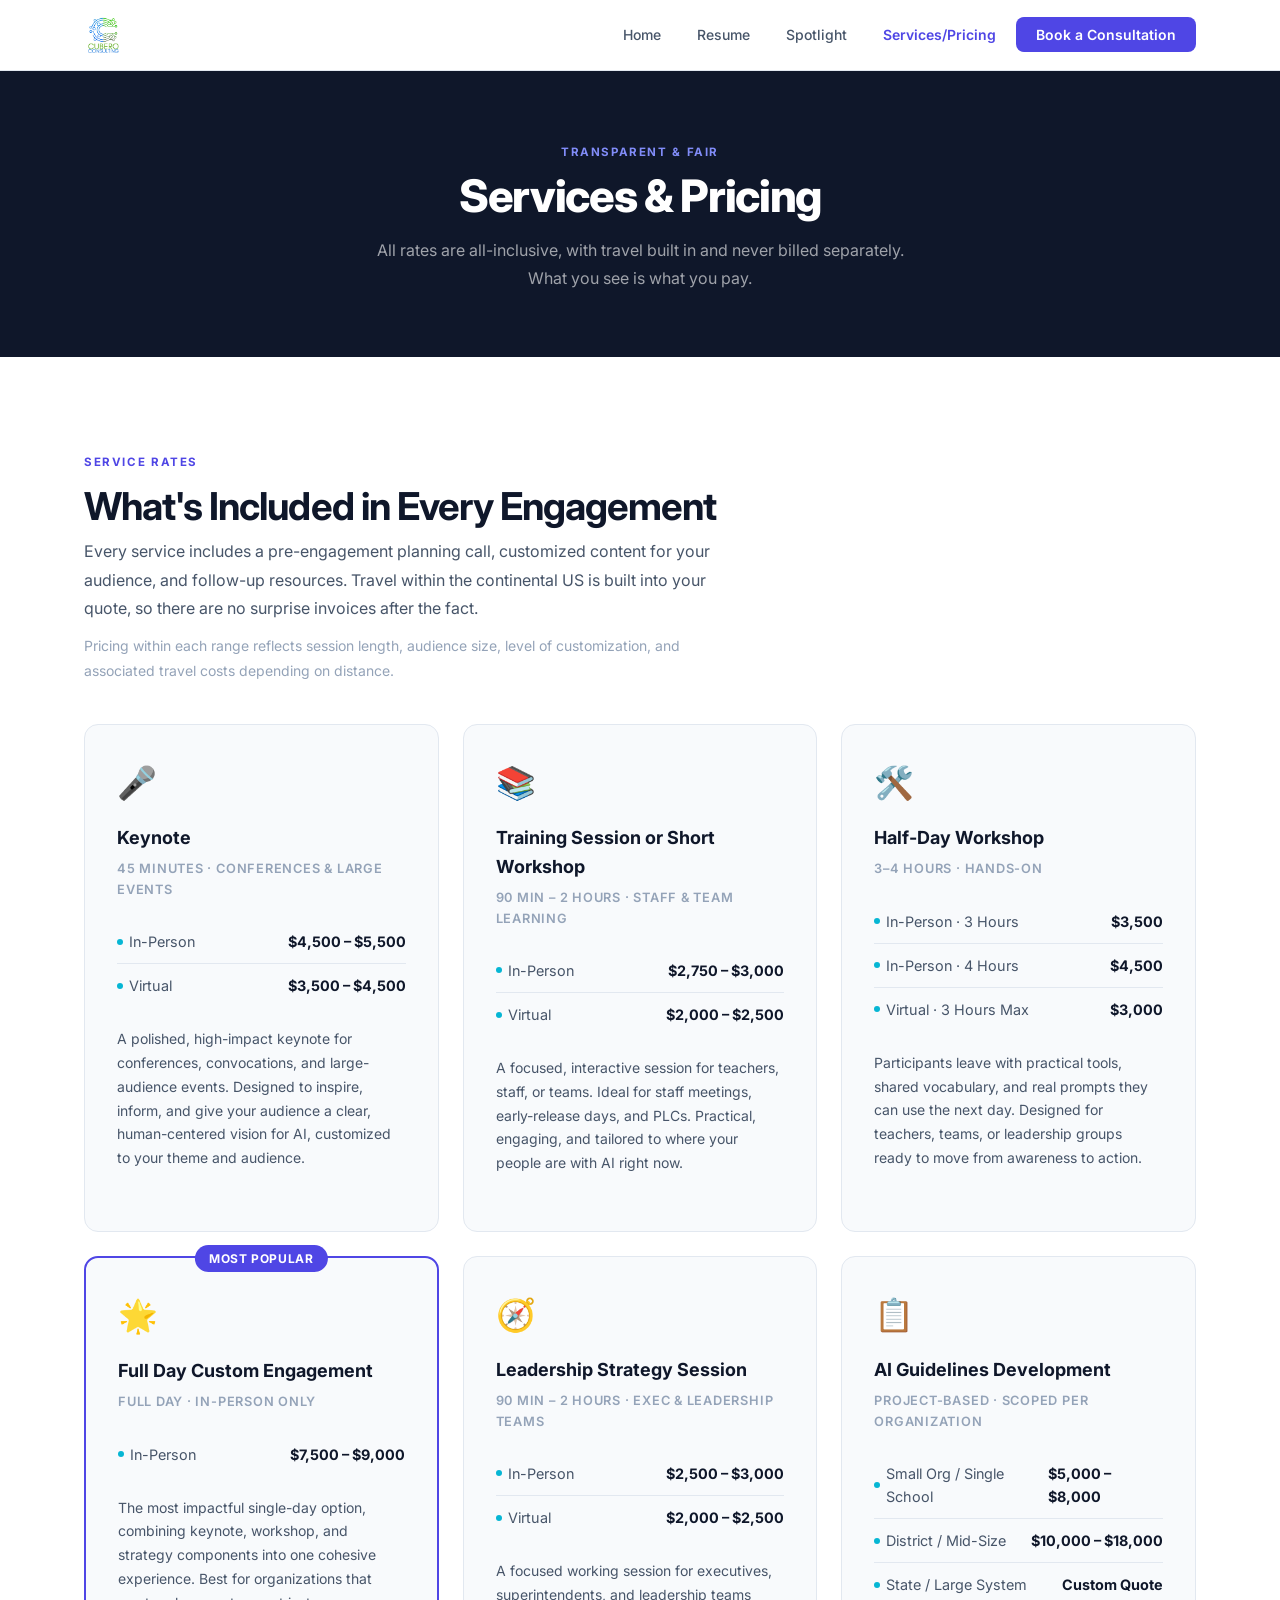
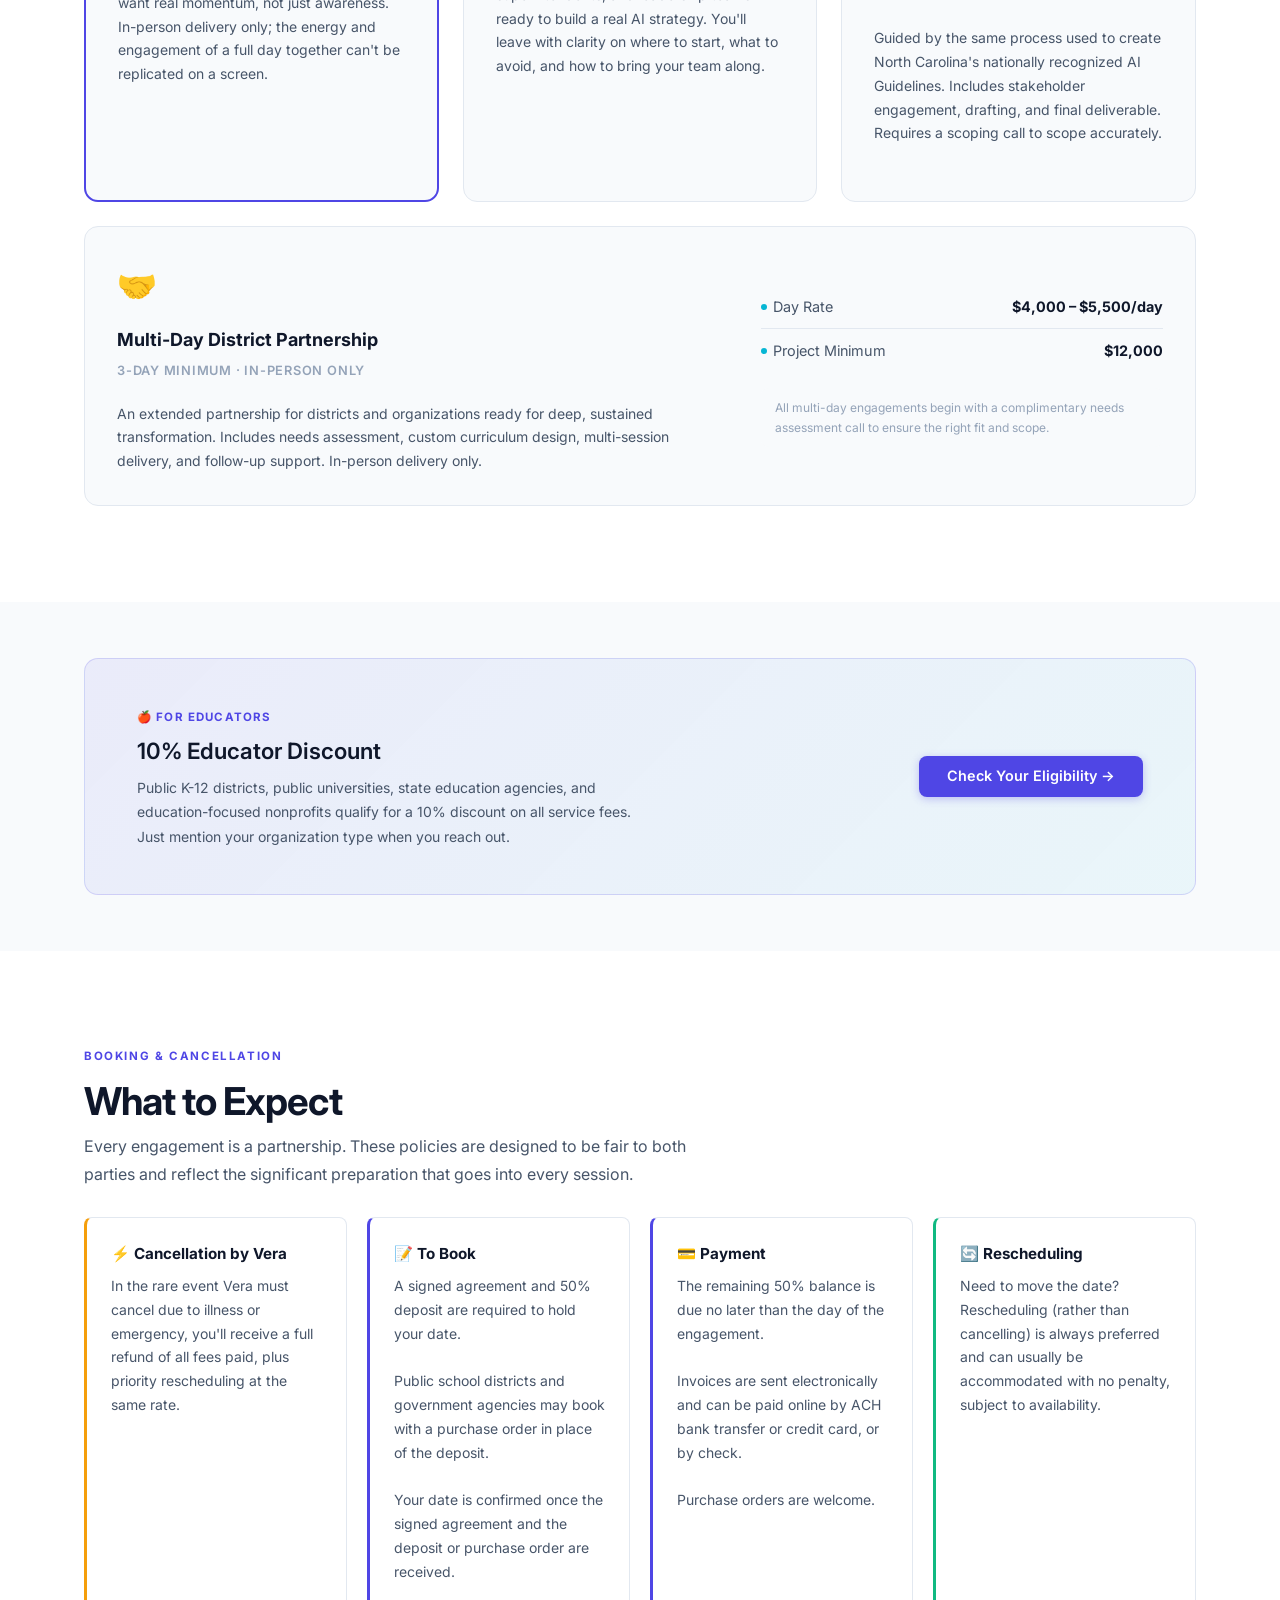
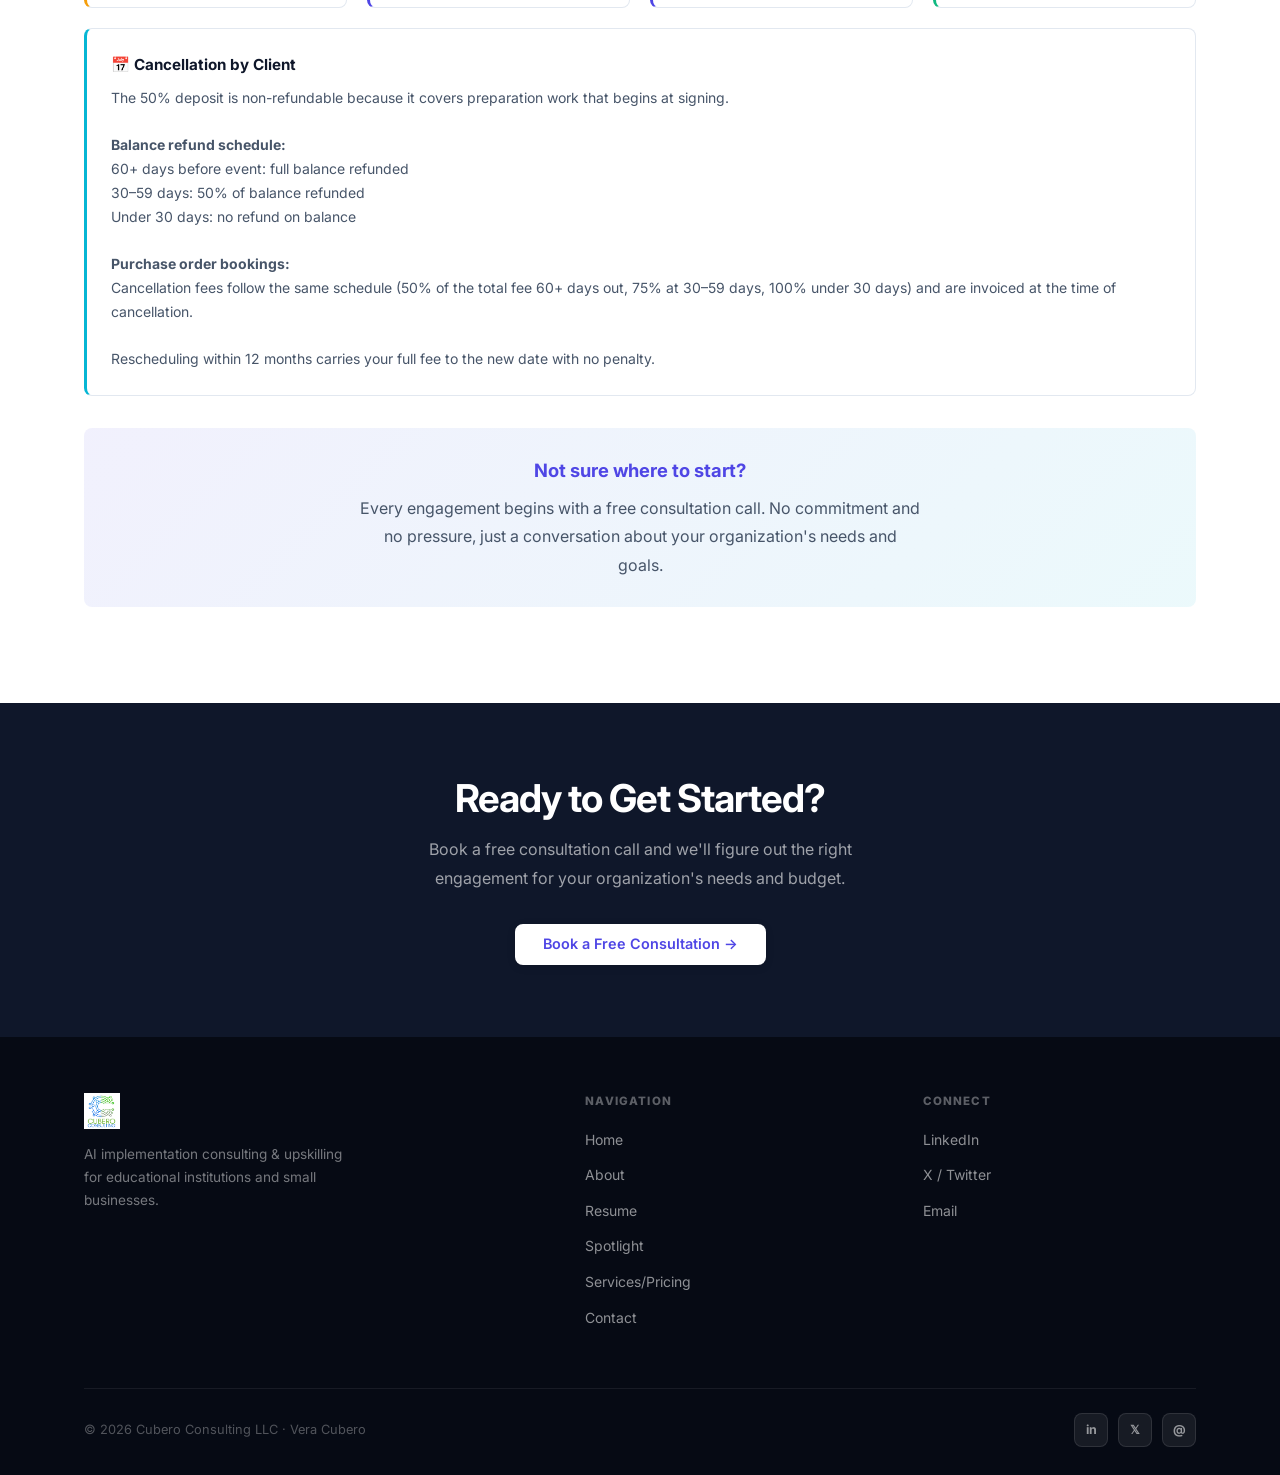
==== commit 61d114d3: "Move client cancellation up; restyle consultation callout" ====
--- a/pricing.html
+++ b/pricing.html
@@ -140,6 +140,24 @@
       border-left: 3px solid var(--accent);
     }
     .policy-card-wide { grid-column: 1 / -1; }
+    .start-callout {
+      margin-top: 32px;
+      padding: 28px 32px;
+      text-align: center;
+      border-radius: var(--radius-sm);
+      background: linear-gradient(135deg, rgba(79,70,229,0.08), rgba(6,182,212,0.08));
+    }
+    .start-callout-title {
+      font-size: 1.15rem;
+      font-weight: 700;
+      color: var(--accent);
+      margin-bottom: 8px;
+    }
+    .start-callout p {
+      color: var(--text-secondary);
+      max-width: 560px;
+      margin: 0 auto;
+    }
     .policy-card-title {
       font-weight: 700;
       color: var(--text-primary);
@@ -369,11 +387,6 @@
           <div class="policy-card-body">Need to move the date? Rescheduling (rather than cancelling) is always preferred and can usually be accommodated with no penalty, subject to availability.</div>
         </div>
 
-        <div class="policy-card policy-card-wide">
-          <div class="policy-card-title">❓ Not Sure Where to Start?</div>
-          <div class="policy-card-body">Every engagement begins with a free consultation call.<br /><br />No commitment and no pressure, just a conversation about your organization's needs and goals.</div>
-        </div>
-
         <div class="policy-card policy-card-wide" style="border-left-color: var(--accent-cyan);">
           <div class="policy-card-title">📅 Cancellation by Client</div>
           <div class="policy-card-body">
@@ -388,6 +401,11 @@
         </div>
 
       </div>
+
+      <div class="start-callout">
+        <div class="start-callout-title">Not sure where to start?</div>
+        <p>Every engagement begins with a free consultation call. No commitment and no pressure, just a conversation about your organization's needs and goals.</p>
+      </div>
     </div>
   </section>
 
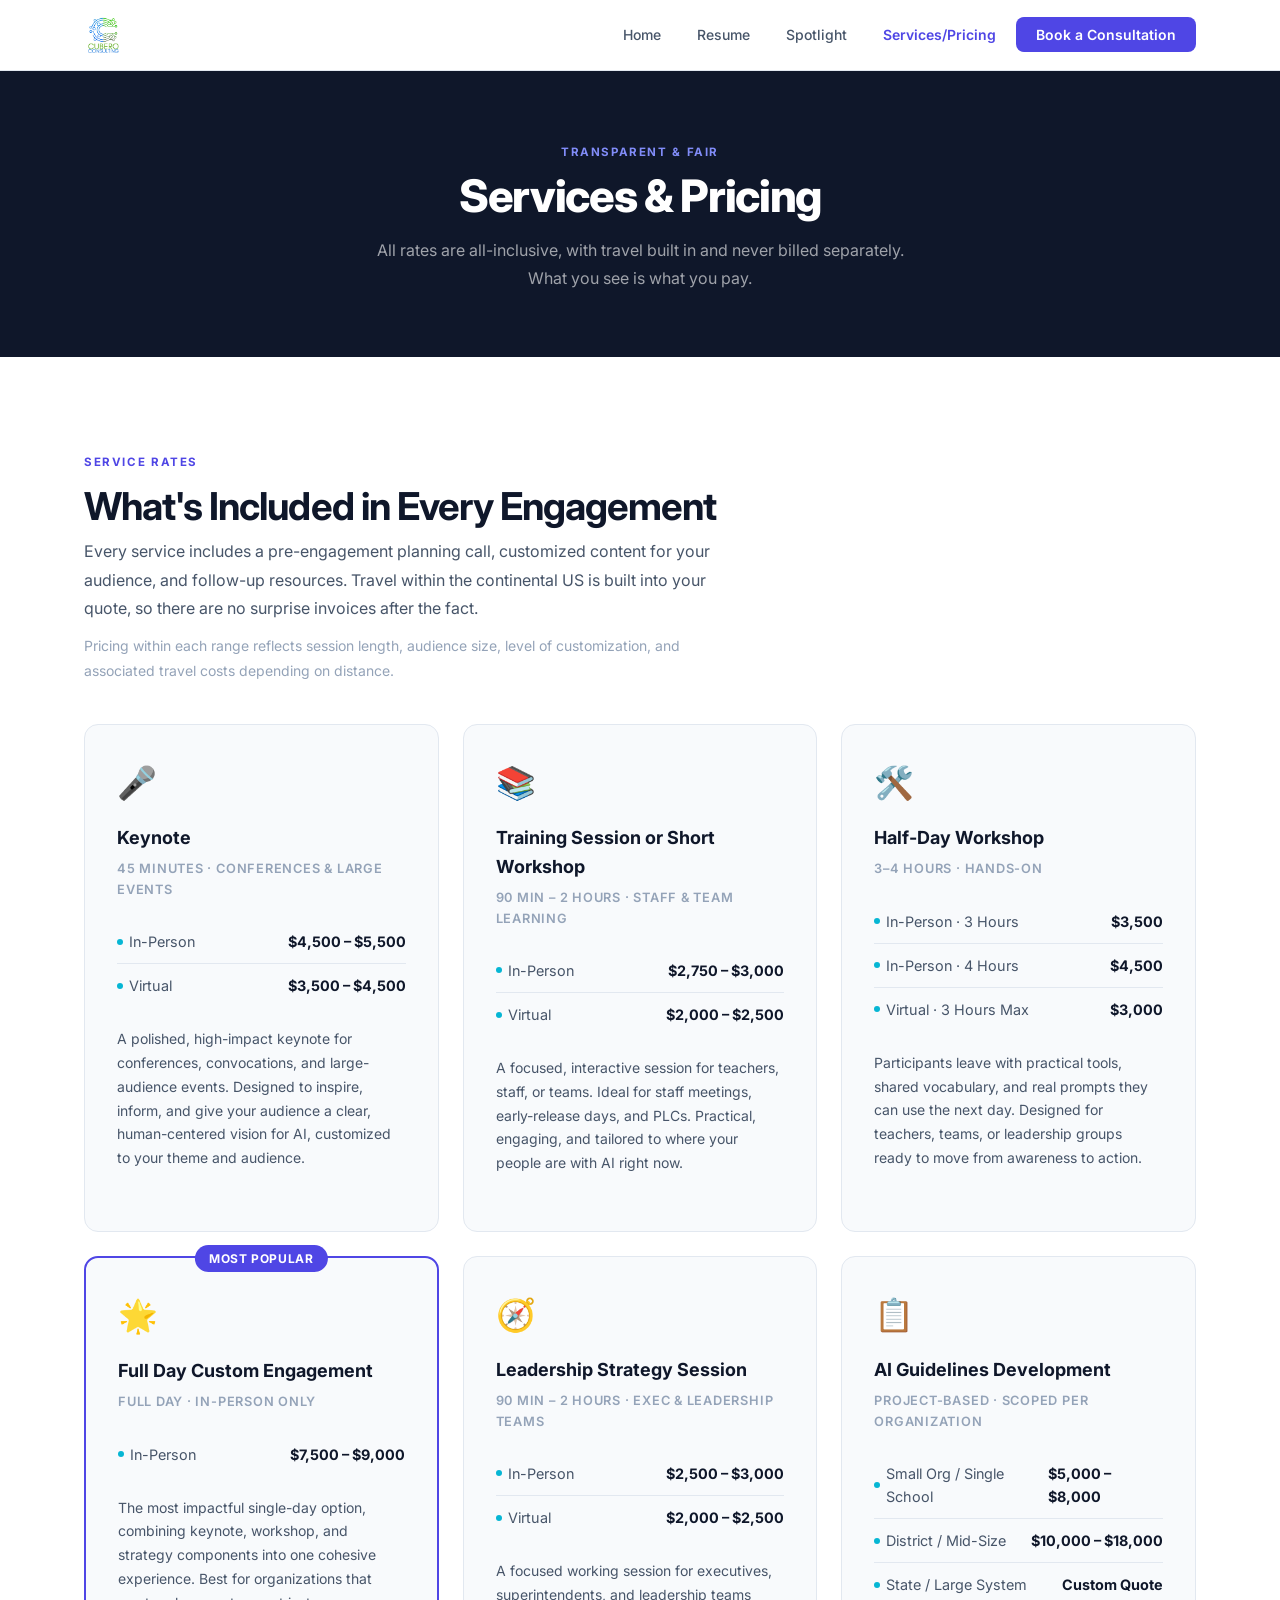
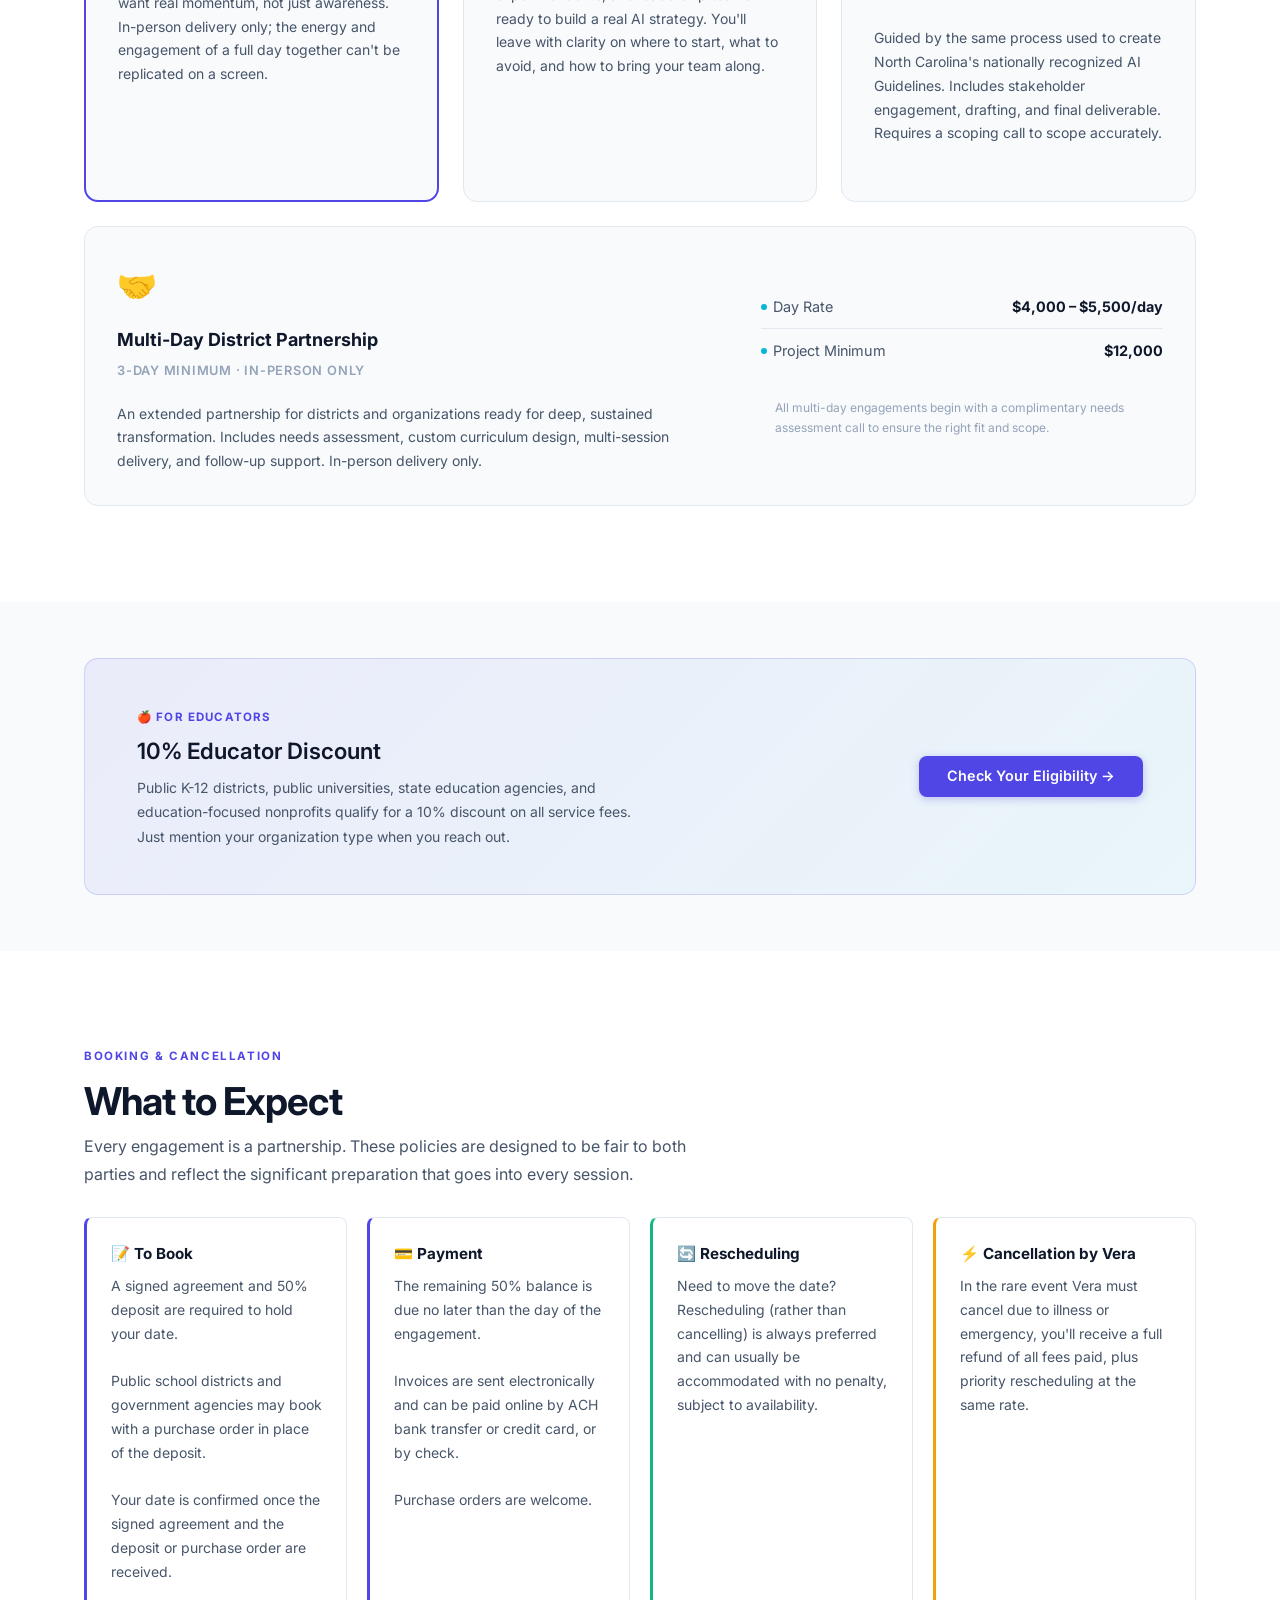
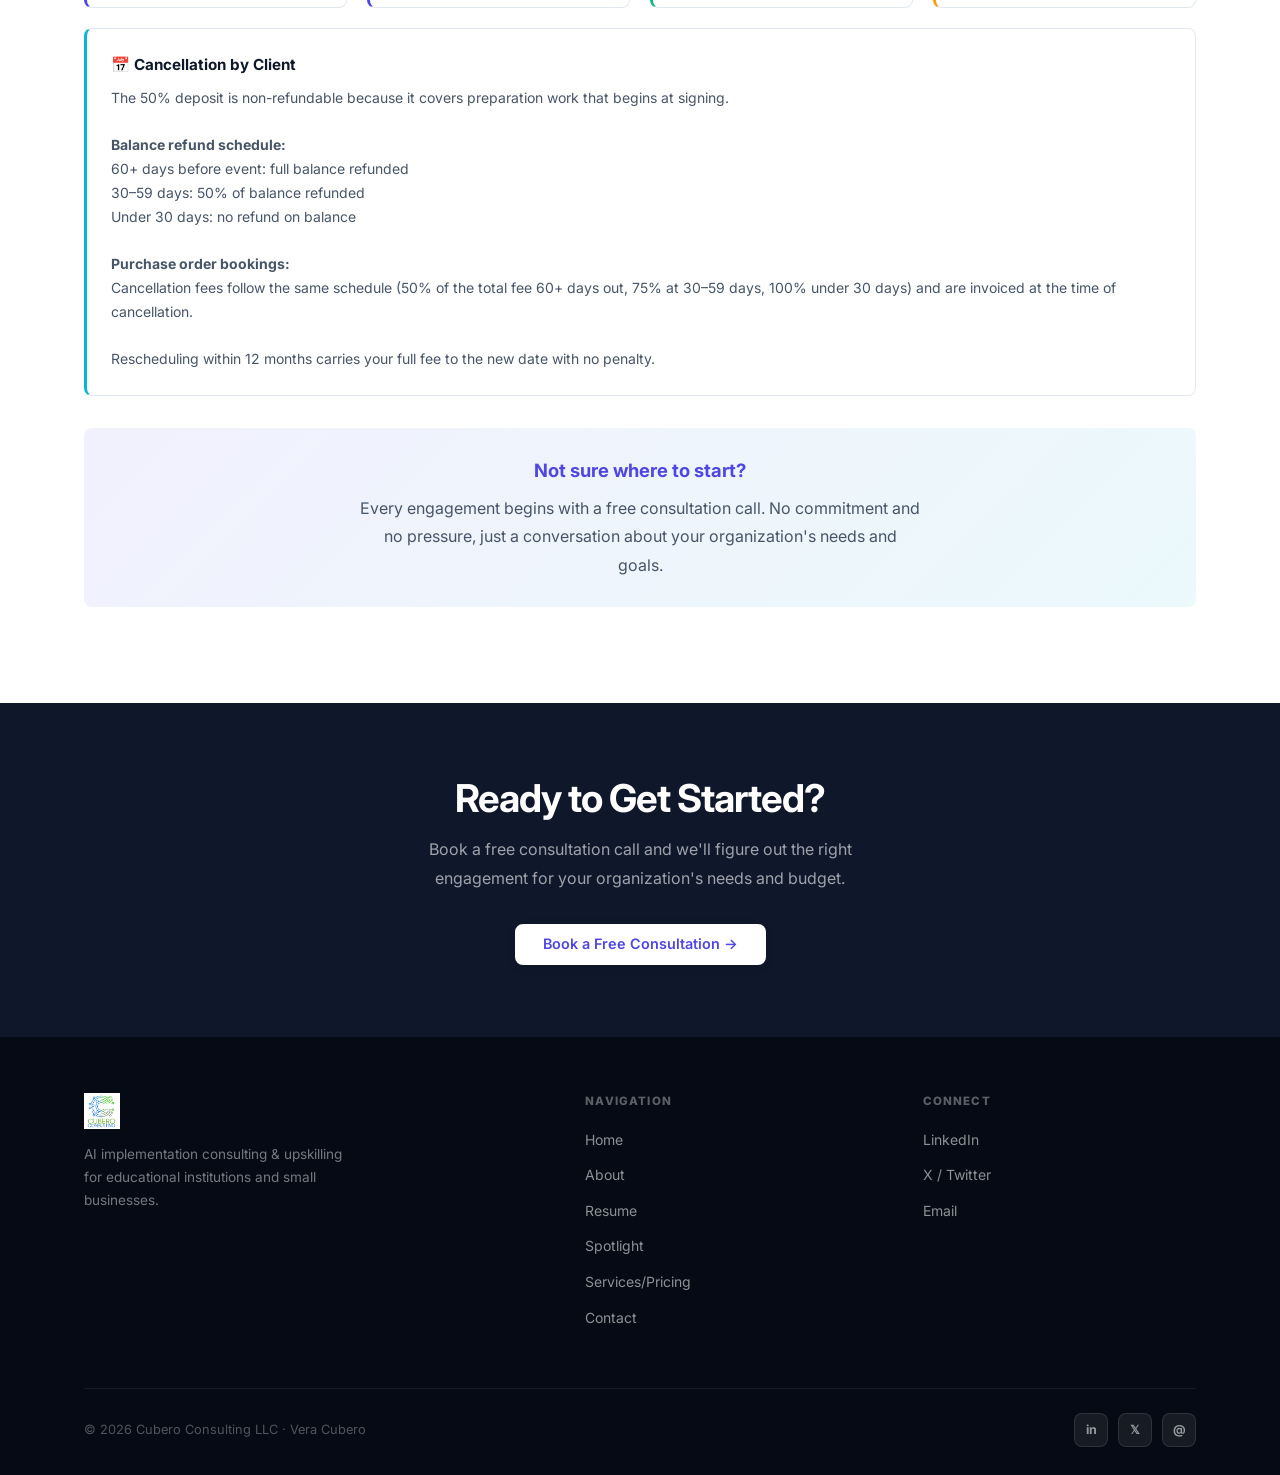
==== commit d9171921: "Reorder policy cards" ====
--- a/pricing.html
+++ b/pricing.html
@@ -367,24 +367,24 @@
 
       <div class="policy-grid">
 
+        <div class="policy-card">
+          <div class="policy-card-title">📝 To Book</div>
+          <div class="policy-card-body">A signed agreement and 50% deposit are required to hold your date.<br /><br />Public school districts and government agencies may book with a purchase order in place of the deposit.<br /><br />Your date is confirmed once the signed agreement and the deposit or purchase order are received.</div>
+        </div>
+
+        <div class="policy-card">
+          <div class="policy-card-title">💳 Payment</div>
+          <div class="policy-card-body">The remaining 50% balance is due no later than the day of the engagement.<br /><br />Invoices are sent electronically and can be paid online by ACH bank transfer or credit card, or by check.<br /><br />Purchase orders are welcome.</div>
+        </div>
+
+        <div class="policy-card" style="border-left-color: #10B981;">
+          <div class="policy-card-title">🔄 Rescheduling</div>
+          <div class="policy-card-body">Need to move the date? Rescheduling (rather than cancelling) is always preferred and can usually be accommodated with no penalty, subject to availability.</div>
+        </div>
+
         <div class="policy-card" style="border-left-color: #F59E0B;">
           <div class="policy-card-title">⚡ Cancellation by Vera</div>
           <div class="policy-card-body">In the rare event Vera must cancel due to illness or emergency, you'll receive a full refund of all fees paid, plus priority rescheduling at the same rate.</div>
-        </div>
-
-        <div class="policy-card">
-          <div class="policy-card-title">📝 To Book</div>
-          <div class="policy-card-body">A signed agreement and 50% deposit are required to hold your date.<br /><br />Public school districts and government agencies may book with a purchase order in place of the deposit.<br /><br />Your date is confirmed once the signed agreement and the deposit or purchase order are received.</div>
-        </div>
-
-        <div class="policy-card">
-          <div class="policy-card-title">💳 Payment</div>
-          <div class="policy-card-body">The remaining 50% balance is due no later than the day of the engagement.<br /><br />Invoices are sent electronically and can be paid online by ACH bank transfer or credit card, or by check.<br /><br />Purchase orders are welcome.</div>
-        </div>
-
-        <div class="policy-card" style="border-left-color: #10B981;">
-          <div class="policy-card-title">🔄 Rescheduling</div>
-          <div class="policy-card-body">Need to move the date? Rescheduling (rather than cancelling) is always preferred and can usually be accommodated with no penalty, subject to availability.</div>
         </div>
 
         <div class="policy-card policy-card-wide" style="border-left-color: var(--accent-cyan);">
